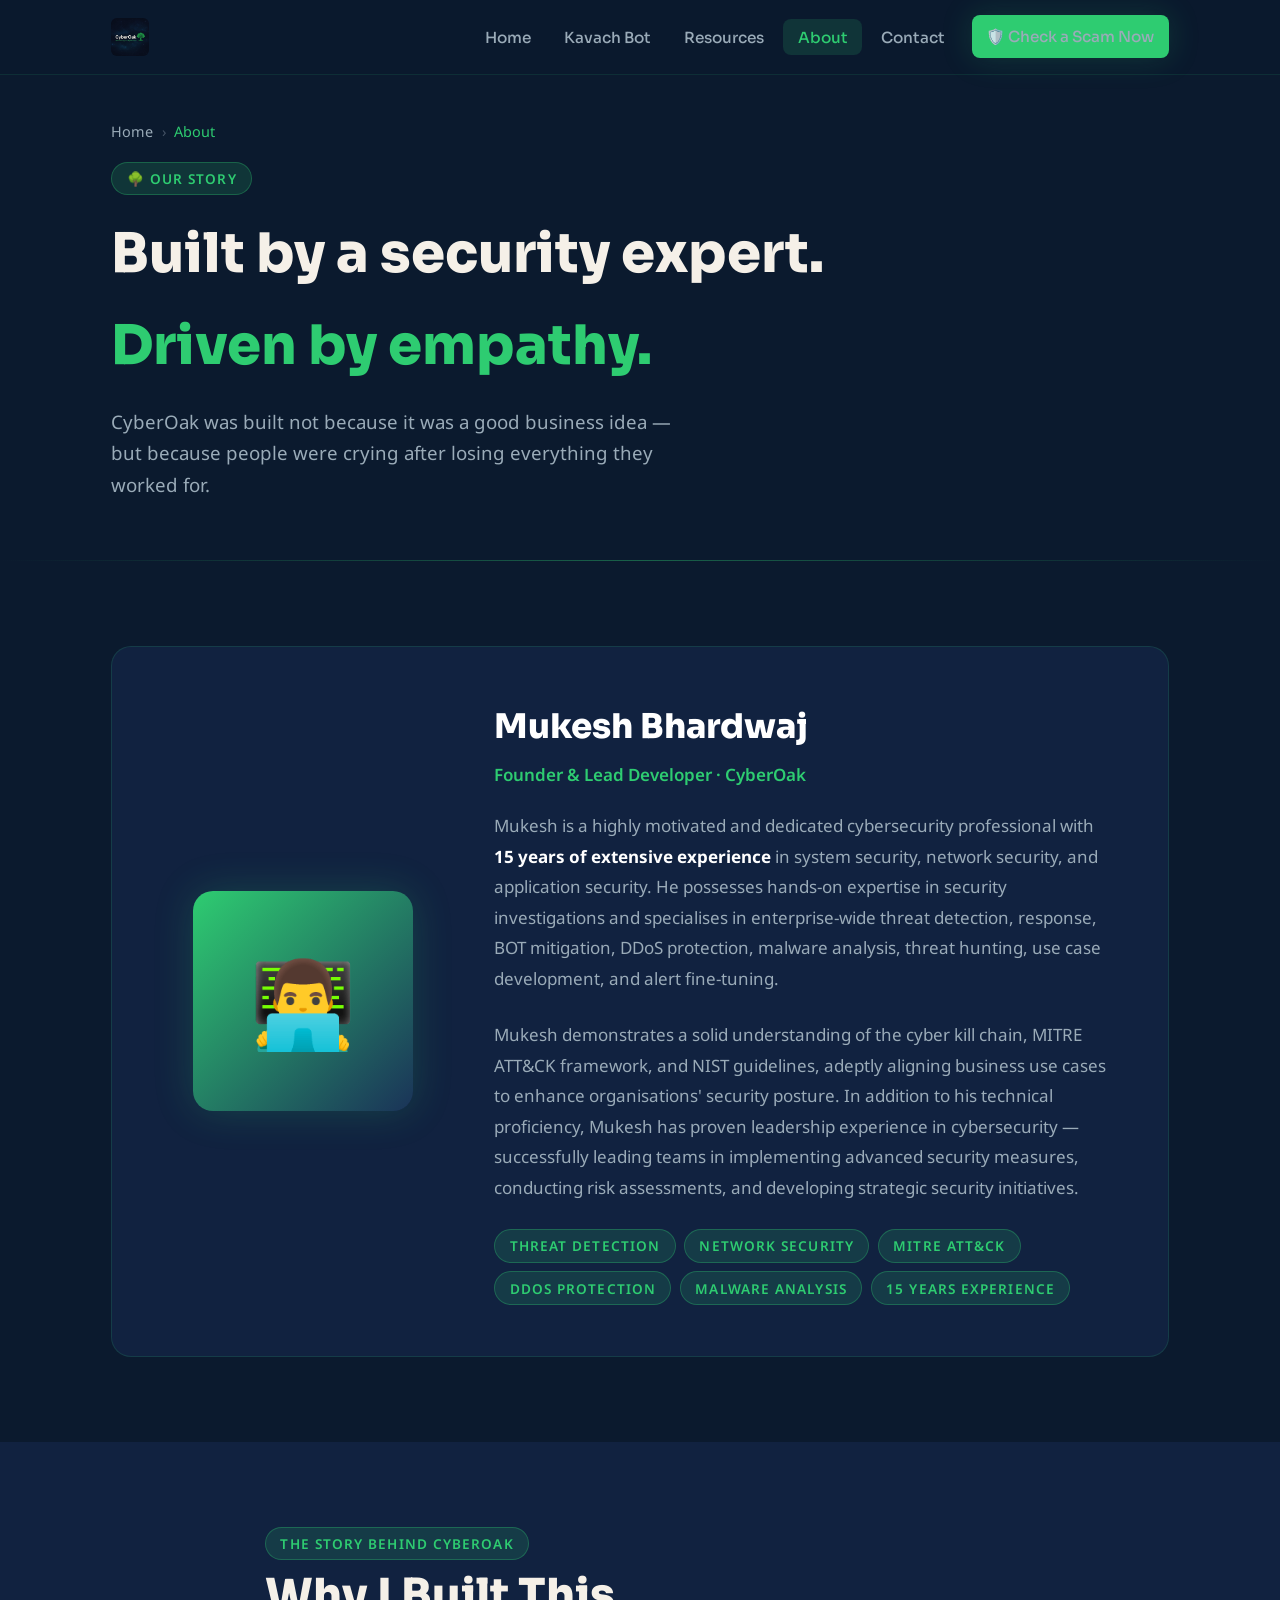
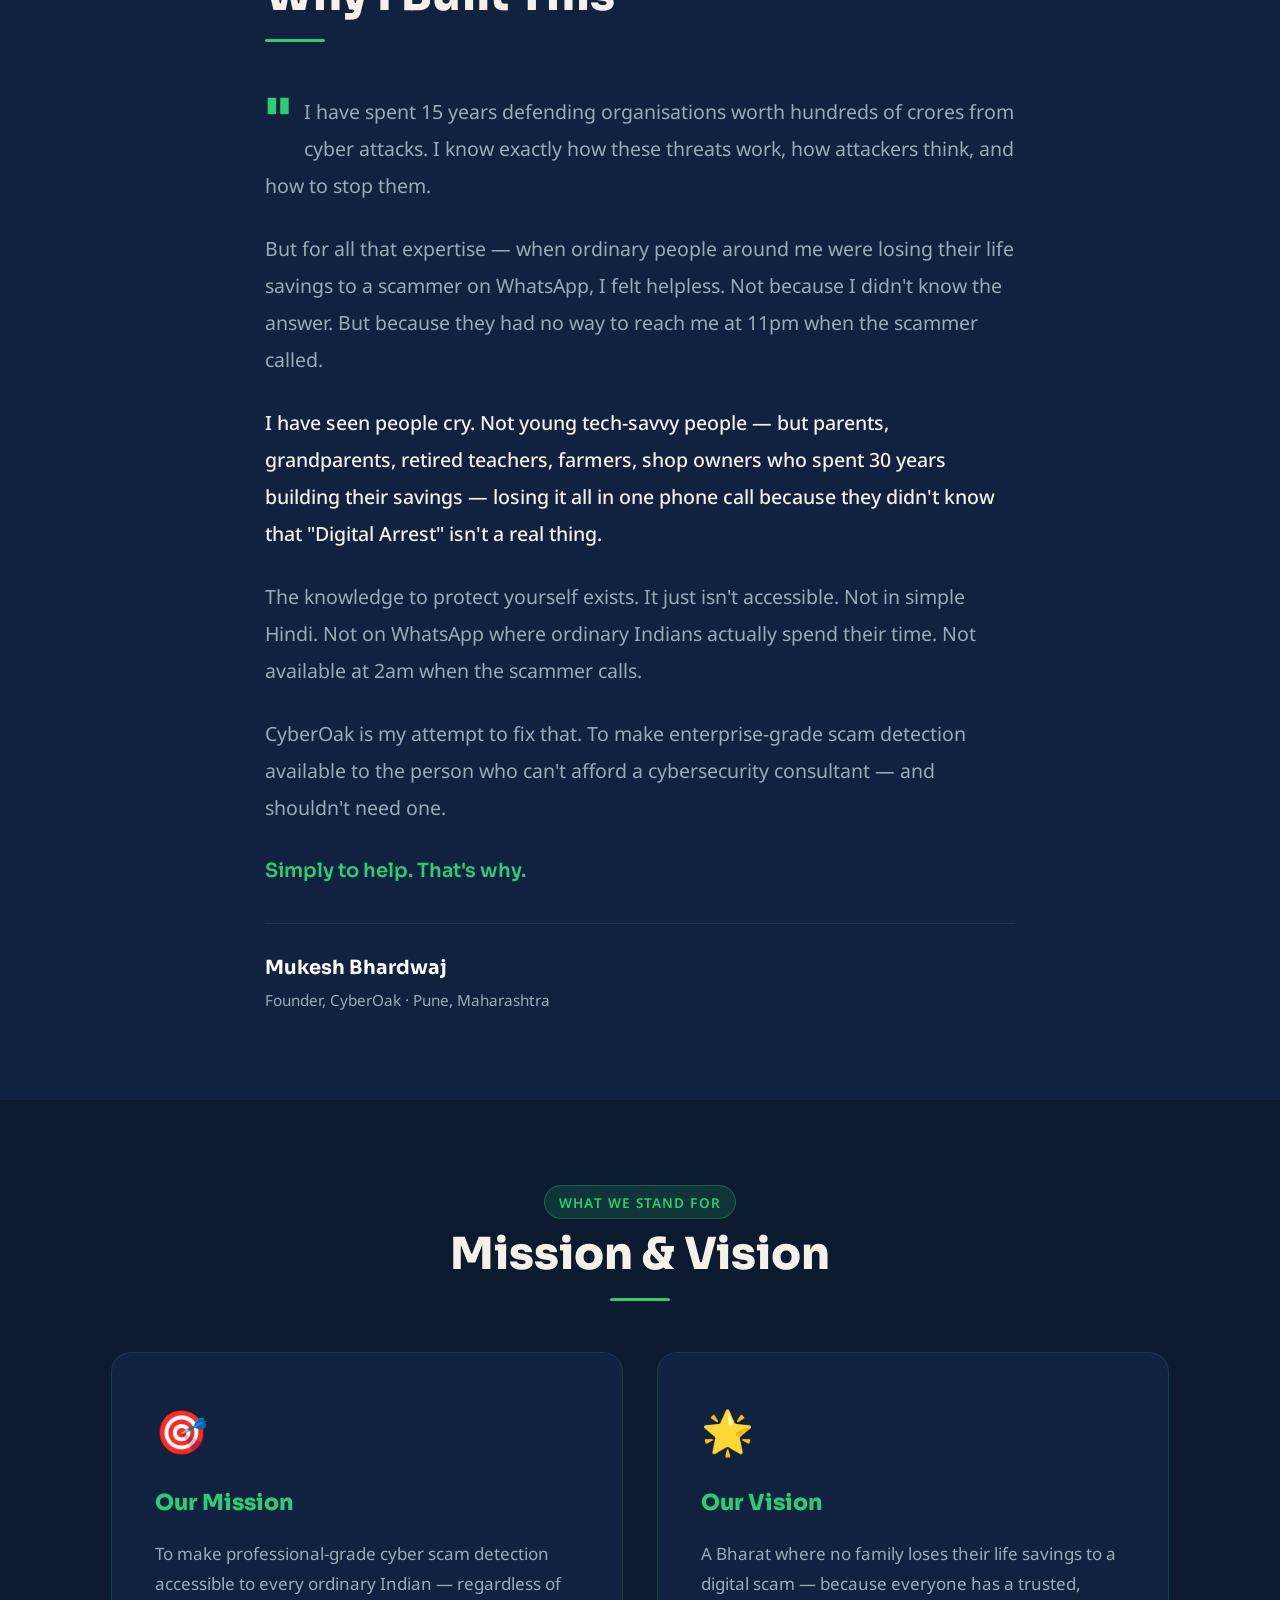
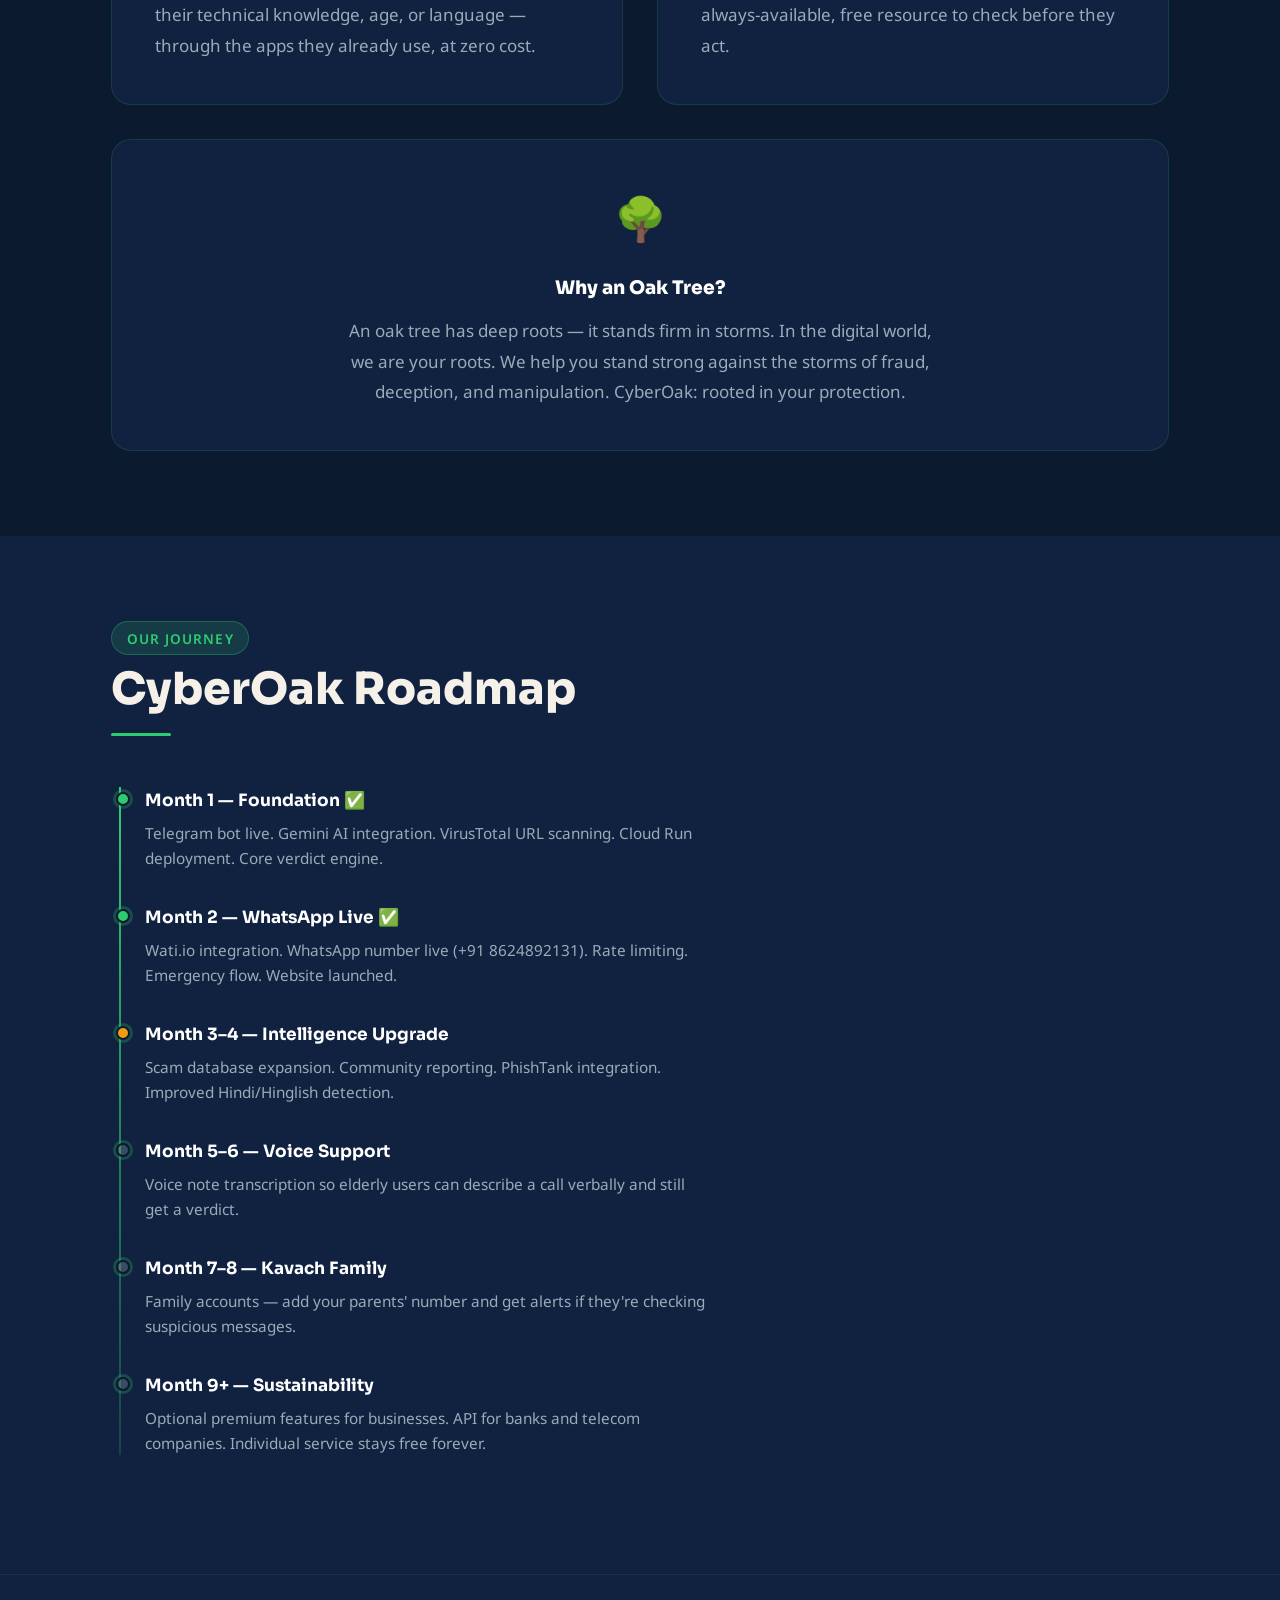
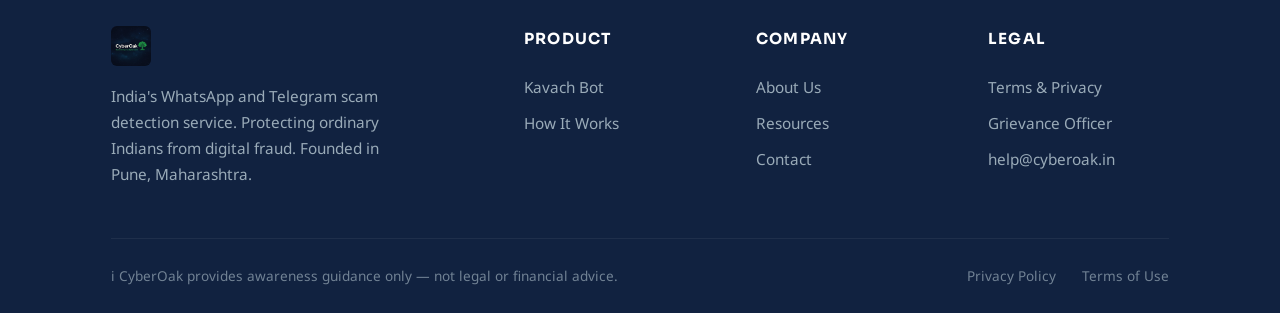
==== pages/about.html @ 6f33e9cd "🌳 CyberOak website — initial launch" ====
<!DOCTYPE html>
<html lang="en">
<head>
  <meta charset="UTF-8" />
  <meta name="viewport" content="width=device-width, initial-scale=1.0" />
  <title>About Mukesh Bhardwaj & CyberOak · Founded in Pune</title>
  <meta name="description" content="CyberOak was founded by Mukesh Bhardwaj, a 15-year cybersecurity veteran from Pune, India. Built to protect ordinary Indians from digital scams — especially elderly parents.">
  <link rel="icon" href="../images/logo.png" type="image/png">
  <link rel="stylesheet" href="../css/style.css">
</head>
<body>

<!-- ── NAVIGATION ── -->
<nav class="navbar">
  <div class="container">
    <a href="../index.html" class="nav-logo">
      <img src="../images/logo.png" alt="CyberOak Logo">
    </a>
    <ul class="nav-links">
      <li><a href="../index.html">Home</a></li>
      <li><a href="kavach.html">Kavach Bot</a></li>
      <li><a href="resources.html">Resources</a></li>
      <li><a href="about.html" class="active">About</a></li>
      <li><a href="contact.html">Contact</a></li>
      <li class="nav-cta"><a href="https://wa.me/918624892131" target="_blank" class="btn btn-primary">🛡️ Check a Scam Now</a></li>
    </ul>
    <button class="nav-hamburger" aria-label="Menu"><span></span><span></span><span></span></button>
  </div>
</nav>

<!-- ── PAGE HERO ── -->
<section class="page-hero">
  <div class="container">
    <div class="breadcrumb">
      <a href="../index.html">Home</a>
      <span>›</span>
      <span style="color:var(--green);">About</span>
    </div>
    <span class="tag">🌳 Our Story</span>
    <h1 style="margin-top:0.75rem;">Built by a security expert.<br><span class="text-green">Driven by empathy.</span></h1>
    <p>CyberOak was built not because it was a good business idea — but because people were crying after losing everything they worked for.</p>
  </div>
</section>

<!-- ── FOUNDER ── -->
<section class="section">
  <div class="container">
    <div class="founder-card fade-in">
      <div>
        <div class="founder-avatar">👨‍💻</div>
      </div>
      <div>
        <div class="founder-name">Mukesh Bhardwaj</div>
        <div class="founder-title">Founder & Lead Developer · CyberOak</div>
        <p class="founder-bio">
          Mukesh is a highly motivated and dedicated cybersecurity professional with <strong style="color:var(--white);">15 years of extensive experience</strong> in system security, network security, and application security. He possesses hands-on expertise in security investigations and specialises in enterprise-wide threat detection, response, BOT mitigation, DDoS protection, malware analysis, threat hunting, use case development, and alert fine-tuning.
        </p>
        <p class="founder-bio">
          Mukesh demonstrates a solid understanding of the cyber kill chain, MITRE ATT&CK framework, and NIST guidelines, adeptly aligning business use cases to enhance organisations' security posture. In addition to his technical proficiency, Mukesh has proven leadership experience in cybersecurity — successfully leading teams in implementing advanced security measures, conducting risk assessments, and developing strategic security initiatives.
        </p>
        <div class="founder-tags">
          <span class="tag">Threat Detection</span>
          <span class="tag">Network Security</span>
          <span class="tag">MITRE ATT&CK</span>
          <span class="tag">DDoS Protection</span>
          <span class="tag">Malware Analysis</span>
          <span class="tag">15 Years Experience</span>
        </div>
      </div>
    </div>
  </div>
</section>

<!-- ── WHY I BUILT THIS ── -->
<section class="section section-alt">
  <div class="container">
    <div style="max-width:750px;margin:0 auto;">
      <div class="section-header fade-in">
        <span class="tag">The Story Behind CyberOak</span>
        <h2>Why I Built This</h2>
        <div class="divider"></div>
      </div>

      <div style="font-size:1.15rem;line-height:1.9;color:var(--gray);" class="fade-in">
        <p style="margin-bottom:1.5rem;">
          <span style="font-size:3rem;float:left;margin-right:0.75rem;line-height:1;color:var(--green);font-family:var(--font-display);font-weight:800;">"</span>
          I have spent 15 years defending organisations worth hundreds of crores from cyber attacks. I know exactly how these threats work, how attackers think, and how to stop them.
        </p>
        <p style="margin-bottom:1.5rem;">
          But for all that expertise — when ordinary people around me were losing their life savings to a scammer on WhatsApp, I felt helpless. Not because I didn't know the answer. But because they had no way to reach me at 11pm when the scammer called.
        </p>
        <p style="margin-bottom:1.5rem;color:var(--cream);font-weight:500;">
          I have seen people cry. Not young tech-savvy people — but parents, grandparents, retired teachers, farmers, shop owners who spent 30 years building their savings — losing it all in one phone call because they didn't know that "Digital Arrest" isn't a real thing.
        </p>
        <p style="margin-bottom:1.5rem;">
          The knowledge to protect yourself exists. It just isn't accessible. Not in simple Hindi. Not on WhatsApp where ordinary Indians actually spend their time. Not available at 2am when the scammer calls.
        </p>
        <p style="margin-bottom:1.5rem;">
          CyberOak is my attempt to fix that. To make enterprise-grade scam detection available to the person who can't afford a cybersecurity consultant — and shouldn't need one.
        </p>
        <p style="color:var(--green);font-weight:600;font-family:var(--font-display);">
          Simply to help. That's why.
        </p>
        <div style="margin-top:2rem;padding-top:1.5rem;border-top:1px solid rgba(46,204,113,0.15);">
          <div style="color:var(--white);font-weight:700;font-family:var(--font-display);">Mukesh Bhardwaj</div>
          <div style="color:var(--gray);font-size:0.9rem;">Founder, CyberOak · Pune, Maharashtra</div>
        </div>
      </div>
    </div>
  </div>
</section>

<!-- ── MISSION / VISION ── -->
<section class="section">
  <div class="container">
    <div class="section-header center fade-in">
      <span class="tag">What We Stand For</span>
      <h2>Mission & Vision</h2>
      <div class="divider"></div>
    </div>
    <div style="display:grid;grid-template-columns:1fr 1fr;gap:2rem;" class="fade-in">
      <div style="background:var(--navy-mid);border:1px solid rgba(46,204,113,0.15);border-radius:var(--radius-lg);padding:2.5rem;">
        <div style="font-size:2.5rem;margin-bottom:1rem;">🎯</div>
        <h3 style="font-family:var(--font-display);font-weight:800;font-size:1.3rem;color:var(--green);margin-bottom:1rem;">Our Mission</h3>
        <p style="color:var(--gray);line-height:1.8;">To make professional-grade cyber scam detection accessible to every ordinary Indian — regardless of their technical knowledge, age, or language — through the apps they already use, at zero cost.</p>
      </div>
      <div style="background:var(--navy-mid);border:1px solid rgba(46,204,113,0.15);border-radius:var(--radius-lg);padding:2.5rem;">
        <div style="font-size:2.5rem;margin-bottom:1rem;">🌟</div>
        <h3 style="font-family:var(--font-display);font-weight:800;font-size:1.3rem;color:var(--green);margin-bottom:1rem;">Our Vision</h3>
        <p style="color:var(--gray);line-height:1.8;">A Bharat where no family loses their life savings to a digital scam — because everyone has a trusted, always-available, free resource to check before they act.</p>
      </div>
    </div>
    <div style="margin-top:2rem;background:var(--navy-mid);border:1px solid rgba(46,204,113,0.15);border-radius:var(--radius-lg);padding:2.5rem;text-align:center;" class="fade-in stagger-2">
      <div style="font-size:2.5rem;margin-bottom:1rem;">🌳</div>
      <h3 style="font-family:var(--font-display);font-weight:800;font-size:1.1rem;color:var(--white);margin-bottom:0.75rem;">Why an Oak Tree?</h3>
      <p style="color:var(--gray);max-width:600px;margin:0 auto;line-height:1.8;">An oak tree has deep roots — it stands firm in storms. In the digital world, we are your roots. We help you stand strong against the storms of fraud, deception, and manipulation. CyberOak: rooted in your protection.</p>
    </div>
  </div>
</section>

<!-- ── ROADMAP ── -->
<section class="section section-alt">
  <div class="container">
    <div class="section-header fade-in">
      <span class="tag">Our Journey</span>
      <h2>CyberOak Roadmap</h2>
      <div class="divider"></div>
    </div>
    <div style="max-width:600px;" class="fade-in">
      <div class="timeline">
        <div class="timeline-item">
          <div class="timeline-dot" style="background:var(--green);"></div>
          <h4>Month 1 — Foundation ✅</h4>
          <p>Telegram bot live. Gemini AI integration. VirusTotal URL scanning. Cloud Run deployment. Core verdict engine.</p>
        </div>
        <div class="timeline-item">
          <div class="timeline-dot" style="background:var(--green);"></div>
          <h4>Month 2 — WhatsApp Live ✅</h4>
          <p>Wati.io integration. WhatsApp number live (+91 8624892131). Rate limiting. Emergency flow. Website launched.</p>
        </div>
        <div class="timeline-item">
          <div class="timeline-dot" style="background:var(--amber);"></div>
          <h4>Month 3–4 — Intelligence Upgrade</h4>
          <p>Scam database expansion. Community reporting. PhishTank integration. Improved Hindi/Hinglish detection.</p>
        </div>
        <div class="timeline-item">
          <div class="timeline-dot" style="background:rgba(154,171,184,0.3);"></div>
          <h4>Month 5–6 — Voice Support</h4>
          <p>Voice note transcription so elderly users can describe a call verbally and still get a verdict.</p>
        </div>
        <div class="timeline-item">
          <div class="timeline-dot" style="background:rgba(154,171,184,0.3);"></div>
          <h4>Month 7–8 — Kavach Family</h4>
          <p>Family accounts — add your parents' number and get alerts if they're checking suspicious messages.</p>
        </div>
        <div class="timeline-item">
          <div class="timeline-dot" style="background:rgba(154,171,184,0.3);"></div>
          <h4>Month 9+ — Sustainability</h4>
          <p>Optional premium features for businesses. API for banks and telecom companies. Individual service stays free forever.</p>
        </div>
      </div>
    </div>
  </div>
</section>

<!-- ── FOOTER ── -->
<footer>
  <div class="container">
    <div class="footer-grid">
      <div class="footer-brand">
        <img src="../images/logo.png" alt="CyberOak">
        <p>India's WhatsApp and Telegram scam detection service. Protecting ordinary Indians from digital fraud. Founded in Pune, Maharashtra.</p>
      </div>
      <div class="footer-col">
        <h4>Product</h4>
        <a href="kavach.html">Kavach Bot</a>
        <a href="../index.html#how-it-works">How It Works</a>
      </div>
      <div class="footer-col">
        <h4>Company</h4>
        <a href="about.html">About Us</a>
        <a href="resources.html">Resources</a>
        <a href="contact.html">Contact</a>
      </div>
      <div class="footer-col">
        <h4>Legal</h4>
        <a href="terms.html">Terms & Privacy</a>
        <a href="terms.html#grievance">Grievance Officer</a>
        <a href="contact.html">help@cyberoak.in</a>
      </div>
    </div>
    <div class="footer-bottom">
      <div class="footer-disclaimer">ℹ️ CyberOak provides awareness guidance only — not legal or financial advice.</div>
      <div class="footer-bottom-links">
        <a href="terms.html">Privacy Policy</a>
        <a href="terms.html">Terms of Use</a>
      </div>
    </div>
  </div>
</footer>

<script src="../js/main.js"></script>
</body>
</html>
---- css/style.css ----
/* ============================================================
   CYBEROAK · Global Stylesheet
   "Stand strong in a digital world"
   Brand: Navy #0B1A2E · Green #2ECC71 · Cream #F5F0E8
   ============================================================ */

@import url('https://fonts.googleapis.com/css2?family=Sora:wght@300;400;600;700;800&family=Noto+Sans:wght@400;500;600&family=Noto+Sans+Devanagari:wght@400;500;600&display=swap');

/* ── CSS Variables ── */
:root {
  --navy:       #0B1A2E;
  --navy-mid:   #112240;
  --navy-light: #1a3358;
  --green:      #2ECC71;
  --green-dark: #27ae60;
  --green-glow: rgba(46, 204, 113, 0.15);
  --cream:      #F5F0E8;
  --white:      #FFFFFF;
  --gray-light: #e8e4dc;
  --gray:       #9aabb8;
  --red-alert:  #e74c3c;
  --amber:      #f39c12;

  --font-display: 'Sora', sans-serif;
  --font-body:    'Noto Sans', 'Noto Sans Devanagari', sans-serif;

  --radius:   12px;
  --radius-lg: 20px;
  --shadow:   0 4px 24px rgba(0,0,0,0.25);
  --shadow-green: 0 0 32px rgba(46,204,113,0.18);

  --max-w: 1100px;
  --transition: 0.3s cubic-bezier(0.4,0,0.2,1);
}

/* ── Reset ── */
*, *::before, *::after { box-sizing: border-box; margin: 0; padding: 0; }
html { scroll-behavior: smooth; font-size: 17px; }
body {
  font-family: var(--font-body);
  background: var(--navy);
  color: var(--cream);
  line-height: 1.7;
  -webkit-font-smoothing: antialiased;
}
img { max-width: 100%; display: block; }
a { color: var(--green); text-decoration: none; transition: color var(--transition); }
a:hover { color: var(--green-dark); }
ul { list-style: none; }

/* ── Utility ── */
.container { max-width: var(--max-w); margin: 0 auto; padding: 0 1.25rem; }
.section { padding: 5rem 0; }
.section-alt { background: var(--navy-mid); }
.text-green  { color: var(--green); }
.text-center { text-align: center; }
.text-cream  { color: var(--cream); }
.btn {
  display: inline-flex; align-items: center; gap: 0.5rem;
  padding: 0.85rem 1.75rem;
  border-radius: var(--radius);
  font-family: var(--font-display);
  font-weight: 600; font-size: 1rem;
  cursor: pointer; border: none;
  transition: all var(--transition);
  text-decoration: none;
}
.btn-primary {
  background: var(--green);
  color: var(--navy);
  box-shadow: var(--shadow-green);
}
.btn-primary:hover {
  background: var(--green-dark);
  color: var(--navy);
  transform: translateY(-2px);
  box-shadow: 0 0 44px rgba(46,204,113,0.35);
}
.btn-outline {
  background: transparent;
  color: var(--green);
  border: 2px solid var(--green);
}
.btn-outline:hover {
  background: var(--green);
  color: var(--navy);
  transform: translateY(-2px);
}
.btn-whatsapp {
  background: #25D366;
  color: var(--white);
}
.btn-whatsapp:hover {
  background: #1ebe59;
  color: var(--white);
  transform: translateY(-2px);
}
.btn-telegram {
  background: #229ED9;
  color: var(--white);
}
.btn-telegram:hover {
  background: #1a8ec2;
  color: var(--white);
  transform: translateY(-2px);
}
.tag {
  display: inline-block;
  background: var(--green-glow);
  color: var(--green);
  border: 1px solid rgba(46,204,113,0.3);
  border-radius: 100px;
  padding: 0.25rem 0.85rem;
  font-size: 0.8rem;
  font-weight: 600;
  letter-spacing: 0.08em;
  text-transform: uppercase;
}

/* ── Section Headers ── */
.section-header { margin-bottom: 3rem; }
.section-header h2 {
  font-family: var(--font-display);
  font-size: clamp(1.8rem, 4vw, 2.6rem);
  font-weight: 800;
  line-height: 1.2;
  margin-top: 0.5rem;
  margin-bottom: 1rem;
}
.section-header p {
  font-size: 1.1rem;
  color: var(--gray);
  max-width: 600px;
}
.section-header.center { text-align: center; }
.section-header.center p { margin: 0 auto; }

/* ── Divider ── */
.divider {
  width: 60px; height: 3px;
  background: var(--green);
  border-radius: 4px;
  margin: 1rem 0;
}
.center .divider { margin: 1rem auto; }

/* ── NAVIGATION ── */
.navbar {
  position: fixed; top: 0; left: 0; right: 0; z-index: 1000;
  background: rgba(11, 26, 46, 0.92);
  backdrop-filter: blur(12px);
  border-bottom: 1px solid rgba(46,204,113,0.12);
  padding: 0.9rem 0;
  transition: all var(--transition);
}
.navbar.scrolled {
  background: rgba(11, 26, 46, 0.98);
  box-shadow: 0 2px 20px rgba(0,0,0,0.4);
}
.navbar .container {
  display: flex; align-items: center; justify-content: space-between;
}
.nav-logo {
  display: flex; align-items: center; gap: 0.6rem;
  font-family: var(--font-display);
  font-weight: 800; font-size: 1.3rem;
  color: var(--white); text-decoration: none;
}
.nav-logo img { height: 38px; width: auto; border-radius: 6px; }
.nav-links {
  display: flex; align-items: center; gap: 0.25rem;
}
.nav-links a {
  color: var(--gray);
  font-family: var(--font-display);
  font-size: 0.9rem;
  font-weight: 500;
  padding: 0.5rem 0.85rem;
  border-radius: 8px;
  transition: all var(--transition);
}
.nav-links a:hover, .nav-links a.active {
  color: var(--green);
  background: var(--green-glow);
}
.nav-cta { margin-left: 0.5rem; }
.nav-hamburger {
  display: none;
  background: none; border: none;
  cursor: pointer; padding: 0.5rem;
  flex-direction: column; gap: 5px;
}
.nav-hamburger span {
  display: block; width: 24px; height: 2px;
  background: var(--cream); border-radius: 2px;
  transition: all var(--transition);
}
.nav-hamburger.open span:nth-child(1) { transform: rotate(45deg) translate(5px, 5px); }
.nav-hamburger.open span:nth-child(2) { opacity: 0; }
.nav-hamburger.open span:nth-child(3) { transform: rotate(-45deg) translate(5px, -5px); }

/* ── Mobile Nav ── */
@media (max-width: 768px) {
  .nav-hamburger { display: flex; }
  .nav-links {
    display: none;
    position: fixed; top: 65px; left: 0; right: 0;
    background: var(--navy-mid);
    flex-direction: column; gap: 0;
    padding: 1rem 0;
    border-bottom: 1px solid rgba(46,204,113,0.12);
    box-shadow: var(--shadow);
  }
  .nav-links.open { display: flex; }
  .nav-links a {
    padding: 0.9rem 1.5rem;
    font-size: 1rem;
    border-radius: 0;
    border-bottom: 1px solid rgba(255,255,255,0.05);
  }
  .nav-cta { display: none; }
}

/* ── HERO ── */
.hero {
  min-height: 100vh;
  display: flex; align-items: center;
  position: relative;
  overflow: hidden;
  padding-top: 80px;
}
.hero-bg {
  position: absolute; inset: 0;
  background:
    radial-gradient(ellipse 80% 60% at 60% 40%, rgba(46,204,113,0.07) 0%, transparent 60%),
    radial-gradient(ellipse 60% 80% at 20% 80%, rgba(17,34,64,0.8) 0%, transparent 50%),
    var(--navy);
}
.hero-grid {
  position: absolute; inset: 0; opacity: 0.04;
  background-image:
    linear-gradient(rgba(46,204,113,0.5) 1px, transparent 1px),
    linear-gradient(90deg, rgba(46,204,113,0.5) 1px, transparent 1px);
  background-size: 50px 50px;
}
.hero-content {
  position: relative; z-index: 1;
  padding: 4rem 0;
}
.hero-eyebrow {
  display: inline-flex; align-items: center; gap: 0.5rem;
  margin-bottom: 1.5rem;
}
.hero-badge {
  background: var(--green-glow);
  border: 1px solid rgba(46,204,113,0.3);
  color: var(--green);
  padding: 0.4rem 1rem;
  border-radius: 100px;
  font-size: 0.85rem;
  font-weight: 600;
  font-family: var(--font-display);
  animation: pulse-border 3s ease-in-out infinite;
}
@keyframes pulse-border {
  0%, 100% { border-color: rgba(46,204,113,0.3); }
  50% { border-color: rgba(46,204,113,0.7); box-shadow: 0 0 16px rgba(46,204,113,0.2); }
}
.hero h1 {
  font-family: var(--font-display);
  font-size: clamp(2.4rem, 6vw, 4.2rem);
  font-weight: 800;
  line-height: 1.1;
  margin-bottom: 1.25rem;
}
.hero h1 .highlight {
  color: var(--green);
  position: relative;
}
.hero .subtitle {
  font-size: clamp(1rem, 2.5vw, 1.25rem);
  color: var(--gray);
  max-width: 520px;
  margin-bottom: 2rem;
  line-height: 1.7;
}
.hero-hindi {
  font-family: var(--font-body);
  font-size: 1.05rem;
  color: rgba(245,240,232,0.6);
  margin-bottom: 2.5rem;
  font-style: italic;
}
.hero-actions {
  display: flex; flex-wrap: wrap; gap: 1rem;
  margin-bottom: 3rem;
}
.hero-trust {
  display: flex; flex-wrap: wrap; gap: 1.5rem;
}
.trust-item {
  display: flex; align-items: center; gap: 0.5rem;
  font-size: 0.9rem; color: var(--gray);
}
.trust-item .dot {
  width: 8px; height: 8px;
  background: var(--green);
  border-radius: 50%;
  flex-shrink: 0;
}
.hero-visual {
  position: relative;
  display: flex; justify-content: center; align-items: center;
}
.hero-card {
  background: var(--navy-mid);
  border: 1px solid rgba(46,204,113,0.2);
  border-radius: var(--radius-lg);
  padding: 1.75rem;
  max-width: 360px;
  width: 100%;
  box-shadow: var(--shadow), var(--shadow-green);
  animation: float 4s ease-in-out infinite;
}
@keyframes float {
  0%, 100% { transform: translateY(0); }
  50% { transform: translateY(-10px); }
}
.chat-bubble {
  background: var(--navy-light);
  border-radius: 12px 12px 12px 2px;
  padding: 0.9rem 1rem;
  margin-bottom: 0.75rem;
  font-size: 0.9rem;
  line-height: 1.5;
  color: var(--cream);
}
.chat-bubble.user {
  background: var(--green-glow);
  border: 1px solid rgba(46,204,113,0.2);
  border-radius: 12px 12px 2px 12px;
  color: var(--green);
  text-align: right;
  margin-left: 2rem;
}
.verdict-card {
  background: rgba(231,76,60,0.1);
  border: 1px solid rgba(231,76,60,0.35);
  border-radius: var(--radius);
  padding: 1rem;
  margin-top: 0.5rem;
}
.verdict-card.safe {
  background: rgba(46,204,113,0.08);
  border-color: rgba(46,204,113,0.3);
}
.verdict-label {
  font-family: var(--font-display);
  font-weight: 800;
  font-size: 1.4rem;
  letter-spacing: 0.05em;
  color: var(--red-alert);
  margin-bottom: 0.4rem;
}
.verdict-label.safe { color: var(--green); }
.verdict-text {
  font-size: 0.82rem;
  color: var(--gray);
  line-height: 1.5;
}
.typing-dots {
  display: flex; gap: 4px; padding: 0.5rem 0;
}
.typing-dots span {
  width: 8px; height: 8px;
  background: var(--green);
  border-radius: 50%;
  animation: bounce 1.2s infinite ease-in-out;
}
.typing-dots span:nth-child(2) { animation-delay: 0.2s; }
.typing-dots span:nth-child(3) { animation-delay: 0.4s; }
@keyframes bounce { 0%,80%,100% { transform: scale(0.6); } 40% { transform: scale(1); } }

/* ── HERO LAYOUT ── */
.hero-grid-layout {
  display: grid;
  grid-template-columns: 1fr 1fr;
  gap: 4rem;
  align-items: center;
}
@media (max-width: 900px) {
  .hero-grid-layout { grid-template-columns: 1fr; gap: 3rem; }
  .hero-visual { order: -1; }
  .hero-card { max-width: 100%; }
}

/* ── HOW IT WORKS ── */
.steps-grid {
  display: grid;
  grid-template-columns: repeat(3, 1fr);
  gap: 2rem;
  position: relative;
}
.steps-grid::before {
  content: '';
  position: absolute;
  top: 40px; left: calc(16.67% + 30px); right: calc(16.67% + 30px);
  height: 1px;
  background: linear-gradient(90deg, var(--green) 0%, rgba(46,204,113,0.3) 50%, var(--green) 100%);
}
.step-card {
  background: var(--navy-mid);
  border: 1px solid rgba(46,204,113,0.12);
  border-radius: var(--radius-lg);
  padding: 2rem 1.5rem;
  text-align: center;
  transition: all var(--transition);
  position: relative;
}
.step-card:hover {
  transform: translateY(-4px);
  border-color: rgba(46,204,113,0.35);
  box-shadow: var(--shadow-green);
}
.step-number {
  width: 60px; height: 60px;
  background: var(--green-glow);
  border: 2px solid var(--green);
  border-radius: 50%;
  display: flex; align-items: center; justify-content: center;
  margin: 0 auto 1.25rem;
  font-family: var(--font-display);
  font-weight: 800; font-size: 1.3rem;
  color: var(--green);
  position: relative; z-index: 1;
}
.step-card h3 {
  font-family: var(--font-display);
  font-size: 1.15rem;
  font-weight: 700;
  margin-bottom: 0.75rem;
  color: var(--white);
}
.step-card p { font-size: 0.95rem; color: var(--gray); }
@media (max-width: 768px) {
  .steps-grid { grid-template-columns: 1fr; }
  .steps-grid::before { display: none; }
}

/* ── SCAM TYPES ── */
.scam-grid {
  display: grid;
  grid-template-columns: repeat(auto-fill, minmax(200px, 1fr));
  gap: 1rem;
}
.scam-card {
  background: var(--navy-mid);
  border: 1px solid rgba(46,204,113,0.1);
  border-radius: var(--radius);
  padding: 1.25rem;
  transition: all var(--transition);
  cursor: default;
}
.scam-card:hover {
  border-color: rgba(46,204,113,0.35);
  background: var(--navy-light);
  transform: translateY(-3px);
}
.scam-icon { font-size: 1.8rem; margin-bottom: 0.6rem; }
.scam-card h4 {
  font-family: var(--font-display);
  font-size: 0.95rem;
  font-weight: 600;
  color: var(--white);
  margin-bottom: 0.3rem;
}
.scam-card p { font-size: 0.8rem; color: var(--gray); }

/* ── VERDICT EXAMPLES ── */
.verdict-examples {
  display: grid;
  grid-template-columns: repeat(3, 1fr);
  gap: 1.5rem;
}
.verdict-example {
  border-radius: var(--radius-lg);
  padding: 1.75rem;
  border: 1px solid;
}
.verdict-example.scam {
  background: rgba(231,76,60,0.06);
  border-color: rgba(231,76,60,0.25);
}
.verdict-example.suspicious {
  background: rgba(243,156,18,0.06);
  border-color: rgba(243,156,18,0.25);
}
.verdict-example.safe {
  background: rgba(46,204,113,0.06);
  border-color: rgba(46,204,113,0.25);
}
.ve-badge {
  display: inline-block;
  font-family: var(--font-display);
  font-weight: 800;
  font-size: 1.1rem;
  letter-spacing: 0.08em;
  margin-bottom: 1rem;
  padding: 0.25rem 0.75rem;
  border-radius: 8px;
}
.ve-badge.scam { color: var(--red-alert); background: rgba(231,76,60,0.12); }
.ve-badge.suspicious { color: var(--amber); background: rgba(243,156,18,0.12); }
.ve-badge.safe { color: var(--green); background: rgba(46,204,113,0.12); }
.ve-message {
  background: rgba(255,255,255,0.04);
  border-radius: 8px;
  padding: 0.75rem;
  font-size: 0.85rem;
  color: var(--gray);
  margin-bottom: 1rem;
  font-style: italic;
  border-left: 2px solid rgba(255,255,255,0.1);
}
.ve-reason { font-size: 0.9rem; color: var(--cream); margin-bottom: 0.75rem; line-height: 1.5; }
.ve-action {
  font-size: 0.85rem;
  color: var(--green);
  font-weight: 600;
  display: flex; gap: 0.4rem; align-items: flex-start;
}
@media (max-width: 768px) {
  .verdict-examples { grid-template-columns: 1fr; }
}

/* ── STATS ── */
.stats-grid {
  display: grid;
  grid-template-columns: repeat(4, 1fr);
  gap: 1.5rem;
}
.stat-card {
  text-align: center;
  padding: 2rem 1rem;
  background: var(--navy-mid);
  border-radius: var(--radius-lg);
  border: 1px solid rgba(46,204,113,0.1);
}
.stat-number {
  font-family: var(--font-display);
  font-size: 2.5rem;
  font-weight: 800;
  color: var(--green);
  line-height: 1;
  margin-bottom: 0.5rem;
}
.stat-label {
  font-size: 0.9rem;
  color: var(--gray);
  line-height: 1.4;
}
@media (max-width: 768px) {
  .stats-grid { grid-template-columns: repeat(2, 1fr); }
}
@media (max-width: 480px) {
  .stats-grid { grid-template-columns: 1fr; }
}

/* ── CTA SECTION ── */
.cta-section {
  background: linear-gradient(135deg, var(--navy-mid) 0%, var(--navy) 100%);
  border-top: 1px solid rgba(46,204,113,0.15);
  border-bottom: 1px solid rgba(46,204,113,0.15);
  padding: 5rem 0;
  text-align: center;
  position: relative;
  overflow: hidden;
}
.cta-section::before {
  content: '';
  position: absolute;
  top: 50%; left: 50%;
  transform: translate(-50%, -50%);
  width: 600px; height: 300px;
  background: radial-gradient(ellipse, rgba(46,204,113,0.08) 0%, transparent 70%);
  pointer-events: none;
}
.cta-section h2 {
  font-family: var(--font-display);
  font-size: clamp(1.8rem, 4vw, 2.8rem);
  font-weight: 800;
  margin-bottom: 1rem;
}
.cta-section p { color: var(--gray); font-size: 1.1rem; margin-bottom: 2rem; }
.cta-buttons {
  display: flex; flex-wrap: wrap; gap: 1rem;
  justify-content: center;
}
.cta-note {
  margin-top: 1.5rem;
  font-size: 0.85rem;
  color: var(--gray);
}

/* ── FOOTER ── */
footer {
  background: var(--navy-mid);
  border-top: 1px solid rgba(46,204,113,0.1);
  padding: 3rem 0 1.5rem;
}
.footer-grid {
  display: grid;
  grid-template-columns: 2fr 1fr 1fr 1fr;
  gap: 3rem;
  margin-bottom: 3rem;
}
.footer-brand img { height: 40px; margin-bottom: 1rem; border-radius: 6px; }
.footer-brand p { font-size: 0.9rem; color: var(--gray); line-height: 1.7; max-width: 280px; }
.footer-col h4 {
  font-family: var(--font-display);
  font-size: 0.9rem;
  font-weight: 700;
  color: var(--white);
  text-transform: uppercase;
  letter-spacing: 0.08em;
  margin-bottom: 1rem;
}
.footer-col a {
  display: block;
  color: var(--gray);
  font-size: 0.9rem;
  padding: 0.3rem 0;
  transition: color var(--transition);
}
.footer-col a:hover { color: var(--green); }
.footer-bottom {
  border-top: 1px solid rgba(255,255,255,0.06);
  padding-top: 1.5rem;
  display: flex;
  justify-content: space-between;
  align-items: center;
  flex-wrap: wrap;
  gap: 1rem;
}
.footer-disclaimer {
  font-size: 0.8rem; color: rgba(154,171,184,0.7);
}
.footer-bottom-links {
  display: flex; gap: 1.5rem;
}
.footer-bottom-links a {
  font-size: 0.8rem; color: rgba(154,171,184,0.7);
}
.footer-bottom-links a:hover { color: var(--green); }
@media (max-width: 768px) {
  .footer-grid { grid-template-columns: 1fr 1fr; gap: 2rem; }
  .footer-brand { grid-column: 1 / -1; }
  .footer-bottom { text-align: center; justify-content: center; }
  .footer-bottom-links { justify-content: center; }
}
@media (max-width: 480px) {
  .footer-grid { grid-template-columns: 1fr; }
}

/* ── PAGE HERO (inner pages) ── */
.page-hero {
  padding: 120px 0 60px;
  background: var(--navy);
  position: relative;
  overflow: hidden;
}
.page-hero::after {
  content: '';
  position: absolute;
  bottom: 0; left: 0; right: 0;
  height: 1px;
  background: linear-gradient(90deg, transparent, rgba(46,204,113,0.4), transparent);
}
.page-hero h1 {
  font-family: var(--font-display);
  font-size: clamp(2rem, 5vw, 3.2rem);
  font-weight: 800;
  margin-bottom: 0.75rem;
}
.page-hero p {
  font-size: 1.1rem;
  color: var(--gray);
  max-width: 560px;
}

/* ── CARDS ── */
.card {
  background: var(--navy-mid);
  border: 1px solid rgba(46,204,113,0.1);
  border-radius: var(--radius-lg);
  padding: 2rem;
  transition: all var(--transition);
}
.card:hover {
  border-color: rgba(46,204,113,0.25);
  transform: translateY(-4px);
  box-shadow: var(--shadow-green);
}
.card-icon {
  font-size: 2rem;
  margin-bottom: 1rem;
}
.card h3 {
  font-family: var(--font-display);
  font-size: 1.1rem;
  font-weight: 700;
  color: var(--white);
  margin-bottom: 0.5rem;
}
.card p { font-size: 0.9rem; color: var(--gray); line-height: 1.6; }

/* ── TWO COL LAYOUT ── */
.two-col {
  display: grid;
  grid-template-columns: 1fr 1fr;
  gap: 4rem;
  align-items: center;
}
.two-col.reverse { direction: rtl; }
.two-col.reverse > * { direction: ltr; }
@media (max-width: 768px) {
  .two-col { grid-template-columns: 1fr; gap: 2rem; }
  .two-col.reverse { direction: ltr; }
}

/* ── ACCORDION ── */
.accordion { border-radius: var(--radius); overflow: hidden; }
.accordion-item {
  border-bottom: 1px solid rgba(255,255,255,0.06);
}
.accordion-item:last-child { border-bottom: none; }
.accordion-btn {
  width: 100%; background: var(--navy-mid); border: none;
  padding: 1.25rem 1.5rem;
  display: flex; justify-content: space-between; align-items: center;
  cursor: pointer; text-align: left;
  transition: background var(--transition);
}
.accordion-btn:hover { background: var(--navy-light); }
.accordion-btn.active { background: var(--navy-light); }
.accordion-question {
  font-family: var(--font-display);
  font-size: 1rem; font-weight: 600;
  color: var(--white);
}
.accordion-icon {
  width: 24px; height: 24px;
  background: var(--green-glow);
  border: 1px solid rgba(46,204,113,0.3);
  border-radius: 50%;
  display: flex; align-items: center; justify-content: center;
  color: var(--green); font-size: 1rem;
  transition: transform var(--transition);
  flex-shrink: 0;
}
.accordion-btn.active .accordion-icon { transform: rotate(45deg); }
.accordion-body {
  display: none;
  padding: 1rem 1.5rem 1.25rem;
  background: rgba(26,51,88,0.3);
  font-size: 0.95rem; color: var(--gray);
  line-height: 1.7;
}
.accordion-body.open { display: block; }

/* ── ALERT BOX ── */
.alert-box {
  background: rgba(46,204,113,0.06);
  border: 1px solid rgba(46,204,113,0.25);
  border-radius: var(--radius);
  padding: 1.25rem 1.5rem;
  margin: 1.5rem 0;
  display: flex; gap: 1rem; align-items: flex-start;
}
.alert-box.warning {
  background: rgba(243,156,18,0.06);
  border-color: rgba(243,156,18,0.25);
}
.alert-box.danger {
  background: rgba(231,76,60,0.06);
  border-color: rgba(231,76,60,0.25);
}
.alert-icon { font-size: 1.25rem; flex-shrink: 0; margin-top: 2px; }
.alert-text { font-size: 0.95rem; color: var(--cream); line-height: 1.6; }

/* ── TEAM / ABOUT ── */
.founder-card {
  display: grid; grid-template-columns: 280px 1fr;
  gap: 3rem; align-items: center;
  background: var(--navy-mid);
  border: 1px solid rgba(46,204,113,0.15);
  border-radius: var(--radius-lg);
  padding: 3rem;
}
.founder-avatar {
  width: 220px; height: 220px;
  border-radius: var(--radius-lg);
  background: linear-gradient(135deg, var(--green) 0%, var(--navy-light) 100%);
  display: flex; align-items: center; justify-content: center;
  font-size: 5rem;
  margin: 0 auto;
  position: relative; overflow: hidden;
  box-shadow: 0 0 40px rgba(46,204,113,0.2);
}
.founder-name {
  font-family: var(--font-display);
  font-size: 2rem; font-weight: 800;
  color: var(--white); margin-bottom: 0.3rem;
}
.founder-title { color: var(--green); font-size: 1rem; font-weight: 600; margin-bottom: 1.25rem; }
.founder-bio { color: var(--gray); line-height: 1.8; margin-bottom: 1.5rem; }
.founder-tags { display: flex; flex-wrap: wrap; gap: 0.5rem; }
@media (max-width: 768px) {
  .founder-card { grid-template-columns: 1fr; text-align: center; }
  .founder-tags { justify-content: center; }
}

/* ── TIMELINE ── */
.timeline { position: relative; padding-left: 2rem; }
.timeline::before {
  content: ''; position: absolute;
  left: 8px; top: 0; bottom: 0;
  width: 2px; background: linear-gradient(180deg, var(--green) 0%, rgba(46,204,113,0.2) 100%);
}
.timeline-item { position: relative; margin-bottom: 2rem; }
.timeline-dot {
  position: absolute; left: -1.75rem; top: 5px;
  width: 14px; height: 14px;
  background: var(--green); border-radius: 50%;
  border: 2px solid var(--navy);
  box-shadow: 0 0 0 3px rgba(46,204,113,0.25);
}
.timeline-item h4 {
  font-family: var(--font-display);
  font-weight: 700; font-size: 1rem;
  color: var(--white); margin-bottom: 0.3rem;
}
.timeline-item p { font-size: 0.9rem; color: var(--gray); line-height: 1.6; }

/* ── CONTACT ── */
.contact-grid {
  display: grid;
  grid-template-columns: 1fr 1fr;
  gap: 3rem;
}
.contact-item {
  display: flex; gap: 1rem; align-items: flex-start;
  padding: 1.5rem;
  background: var(--navy-mid);
  border-radius: var(--radius);
  border: 1px solid rgba(46,204,113,0.1);
  transition: all var(--transition);
}
.contact-item:hover { border-color: rgba(46,204,113,0.3); transform: translateY(-2px); }
.contact-item-icon {
  font-size: 1.5rem; flex-shrink: 0;
  width: 48px; height: 48px;
  background: var(--green-glow);
  border-radius: 10px;
  display: flex; align-items: center; justify-content: center;
}
.contact-item h4 {
  font-family: var(--font-display);
  font-weight: 600; color: var(--white); margin-bottom: 0.25rem;
}
.contact-item p { font-size: 0.9rem; color: var(--gray); }
.contact-item a { color: var(--green); font-size: 0.95rem; font-weight: 500; }
@media (max-width: 768px) {
  .contact-grid { grid-template-columns: 1fr; }
}

/* ── LEGAL / TERMS ── */
.legal-nav {
  position: sticky; top: 80px;
  background: var(--navy-mid);
  border: 1px solid rgba(46,204,113,0.1);
  border-radius: var(--radius);
  padding: 1.5rem;
}
.legal-nav h4 {
  font-family: var(--font-display);
  font-size: 0.85rem; font-weight: 700;
  text-transform: uppercase; letter-spacing: 0.08em;
  color: var(--gray); margin-bottom: 1rem;
}
.legal-nav a {
  display: block;
  color: var(--gray);
  font-size: 0.9rem;
  padding: 0.4rem 0;
  border-left: 2px solid transparent;
  padding-left: 0.75rem;
  transition: all var(--transition);
}
.legal-nav a:hover, .legal-nav a.active {
  color: var(--green);
  border-left-color: var(--green);
}
.legal-content h2 {
  font-family: var(--font-display);
  font-size: 1.6rem; font-weight: 800;
  color: var(--white); margin-bottom: 1rem;
  margin-top: 3rem; padding-top: 1rem;
}
.legal-content h2:first-child { margin-top: 0; }
.legal-content h3 {
  font-family: var(--font-display);
  font-size: 1.1rem; font-weight: 700;
  color: var(--green); margin-top: 1.5rem; margin-bottom: 0.75rem;
}
.legal-content p {
  color: var(--gray); line-height: 1.8;
  margin-bottom: 1rem; font-size: 0.95rem;
}
.legal-content ul {
  list-style: disc; padding-left: 1.5rem;
  margin-bottom: 1rem;
}
.legal-content ul li {
  color: var(--gray); font-size: 0.95rem;
  line-height: 1.7; margin-bottom: 0.4rem;
}
.legal-layout {
  display: grid;
  grid-template-columns: 220px 1fr;
  gap: 3rem;
  align-items: start;
}
@media (max-width: 768px) {
  .legal-layout { grid-template-columns: 1fr; }
  .legal-nav { position: static; margin-bottom: 2rem; }
}

/* ── HINDI SUPPORT ── */
.hindi-text {
  font-family: 'Noto Sans Devanagari', sans-serif;
}

/* ── BREADCRUMB ── */
.breadcrumb {
  display: flex; align-items: center; gap: 0.5rem;
  font-size: 0.85rem; color: var(--gray);
  margin-bottom: 1rem;
}
.breadcrumb a { color: var(--gray); }
.breadcrumb a:hover { color: var(--green); }
.breadcrumb span { color: rgba(154,171,184,0.4); }

/* ── ANIMATIONS ── */
.fade-in {
  opacity: 0;
  transform: translateY(20px);
  transition: all 0.6s ease;
}
.fade-in.visible {
  opacity: 1;
  transform: translateY(0);
}
.stagger-1 { transition-delay: 0.1s; }
.stagger-2 { transition-delay: 0.2s; }
.stagger-3 { transition-delay: 0.3s; }
.stagger-4 { transition-delay: 0.4s; }

/* ── EMERGENCY BANNER ── */
.emergency-banner {
  background: rgba(231,76,60,0.1);
  border: 1px solid rgba(231,76,60,0.3);
  border-radius: var(--radius);
  padding: 1.25rem 1.75rem;
  display: flex; gap: 1rem; align-items: center;
  margin-bottom: 2rem;
}
.emergency-banner .em-icon { font-size: 1.5rem; }
.emergency-banner .em-text strong { color: var(--red-alert); display: block; margin-bottom: 0.2rem; }
.emergency-banner .em-text p { font-size: 0.9rem; color: var(--gray); margin: 0; }

/* ── SCROLLBAR ── */
::-webkit-scrollbar { width: 6px; }
::-webkit-scrollbar-track { background: var(--navy); }
::-webkit-scrollbar-thumb { background: var(--navy-light); border-radius: 3px; }
::-webkit-scrollbar-thumb:hover { background: var(--green-dark); }

/* ── SELECTION ── */
::selection { background: rgba(46,204,113,0.25); color: var(--white); }

/* ── FOCUS ── */
:focus-visible {
  outline: 2px solid var(--green);
  outline-offset: 3px;
  border-radius: 4px;
}

/* ── PRINT ── */
@media print {
  .navbar, footer, .cta-section { display: none; }
  body { background: white; color: black; }
}
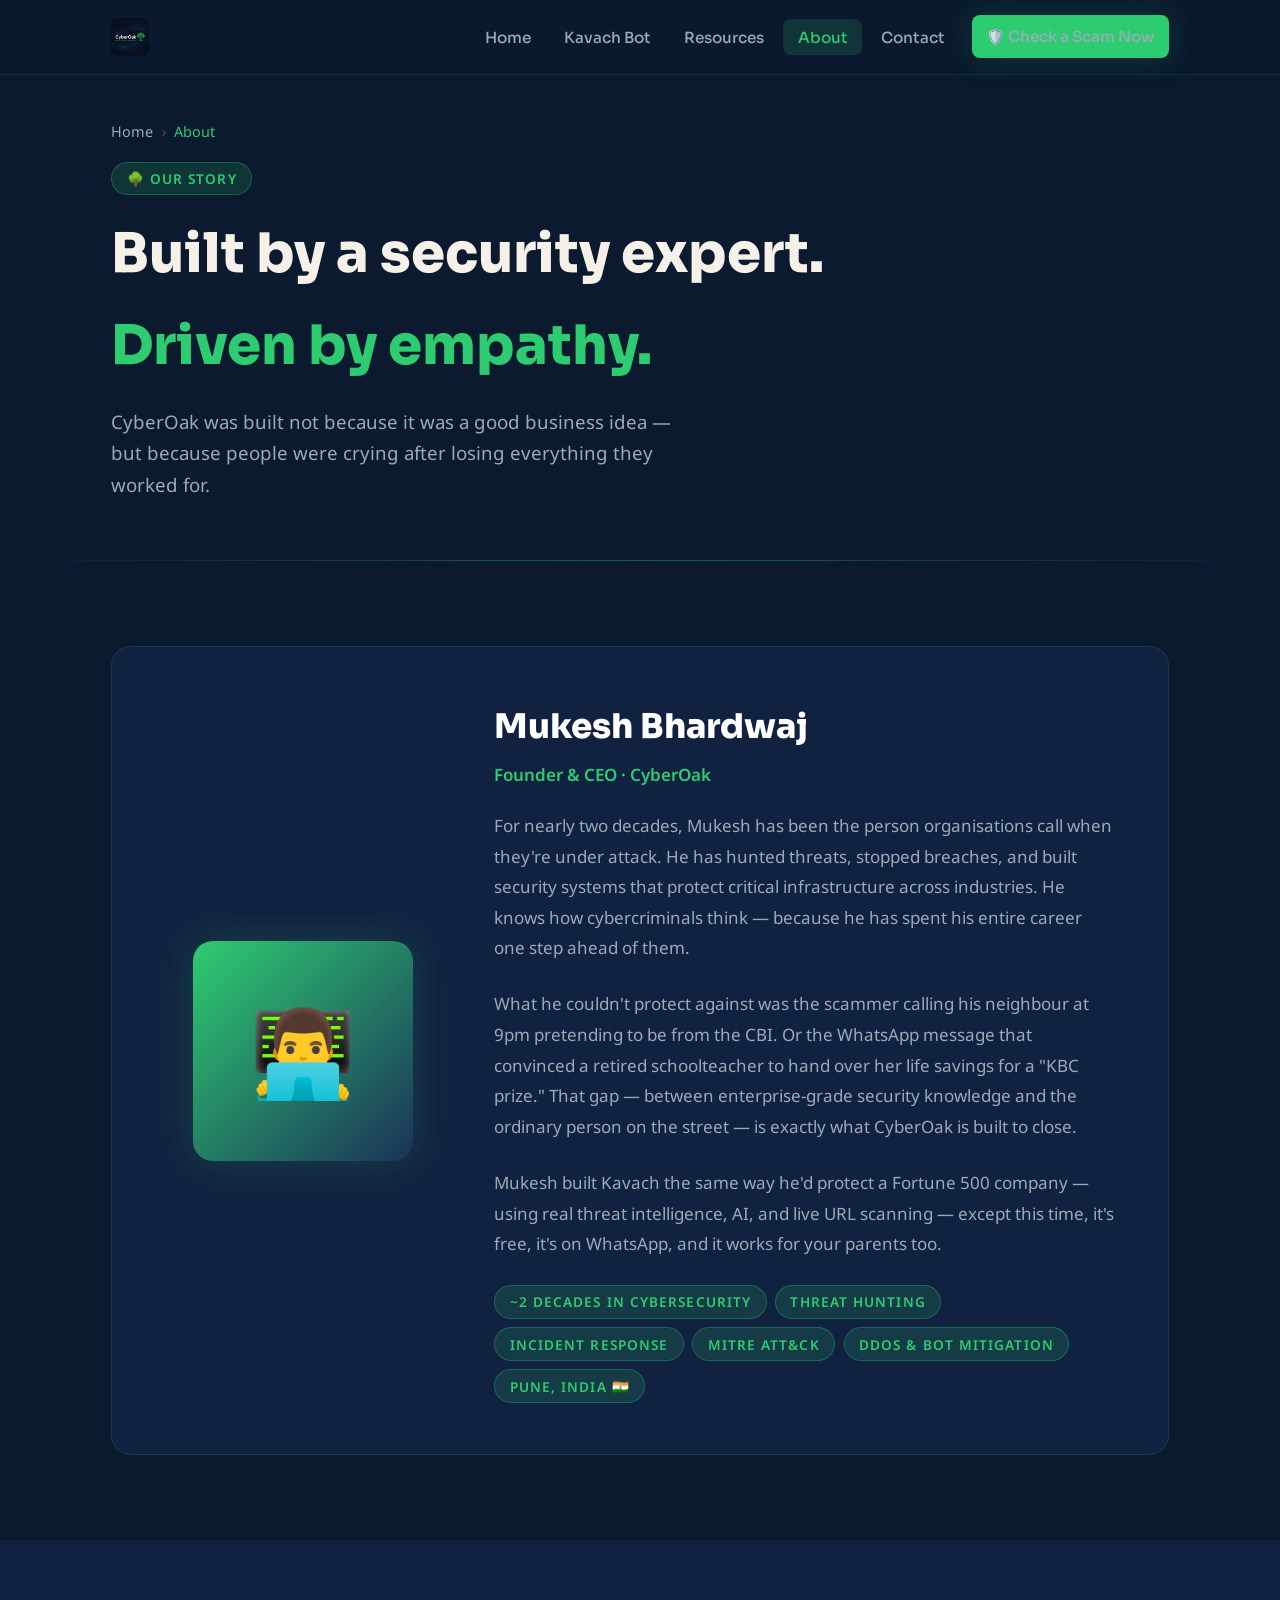
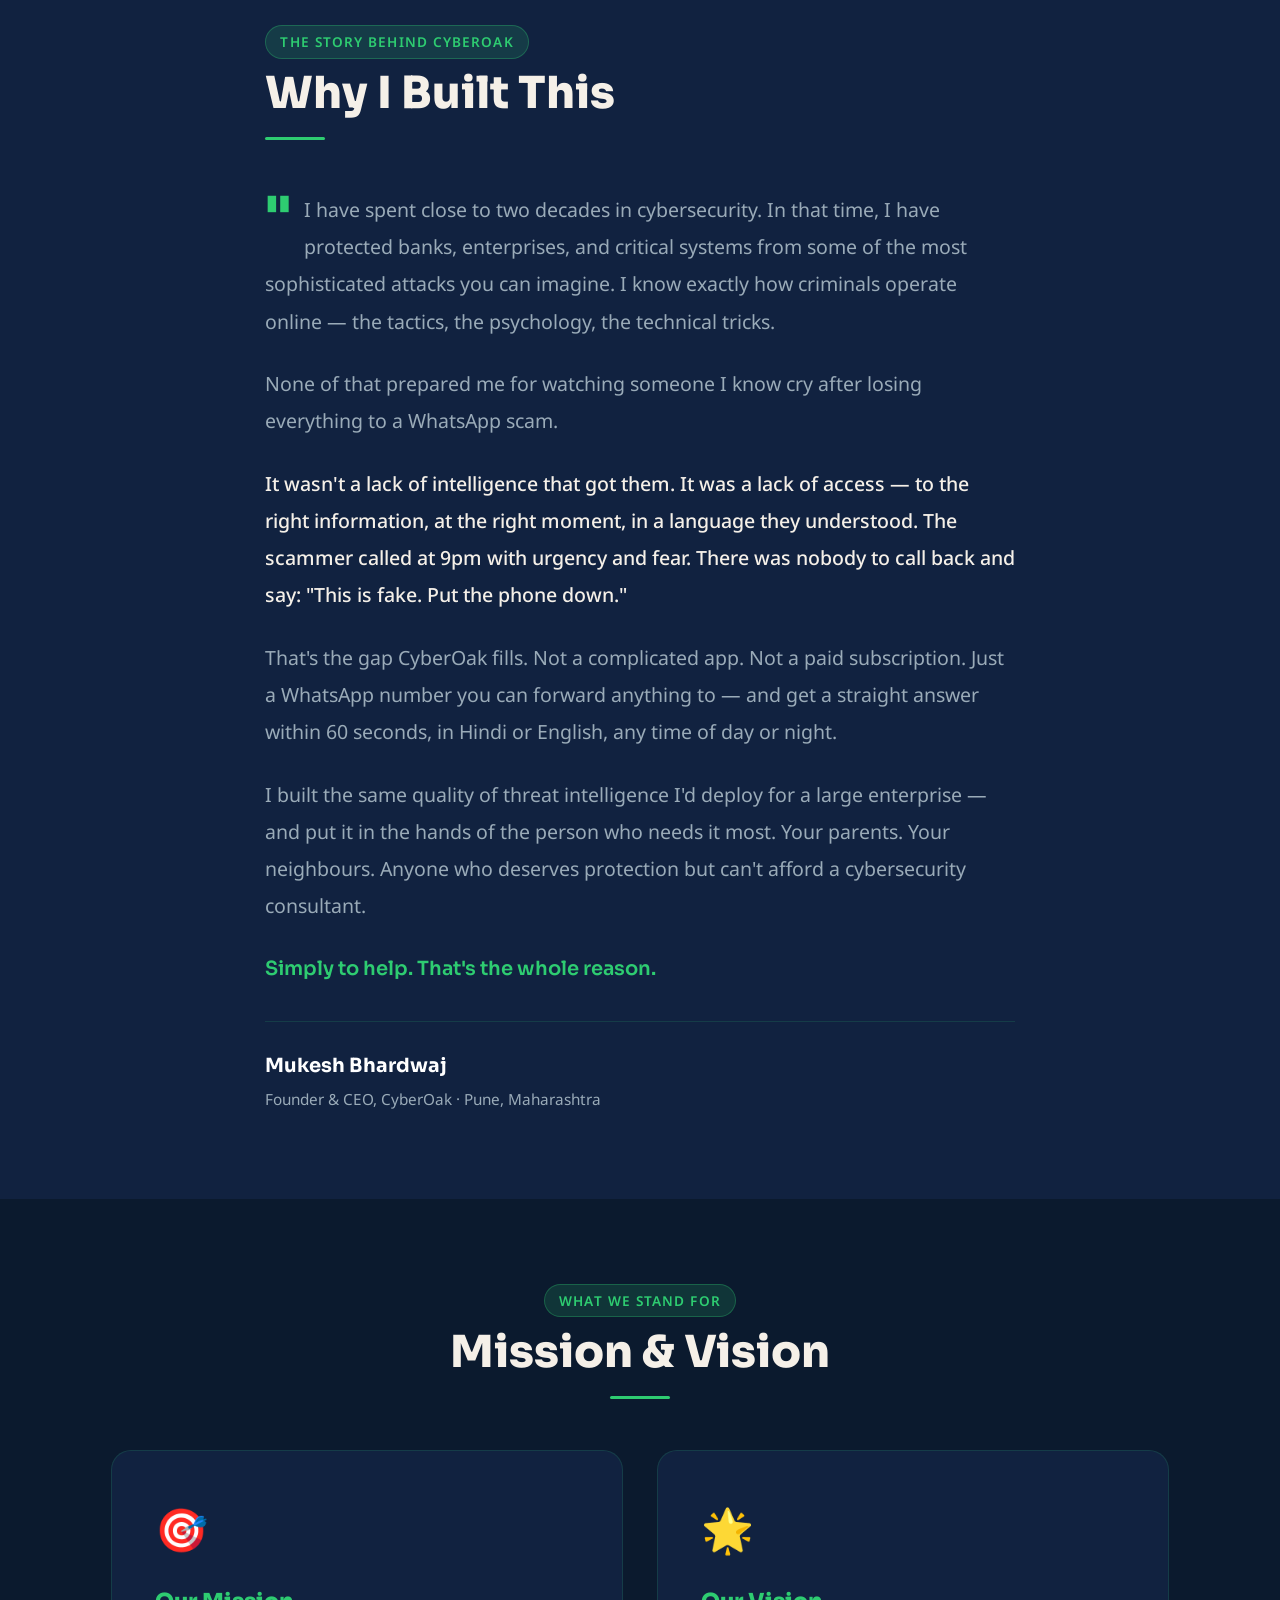
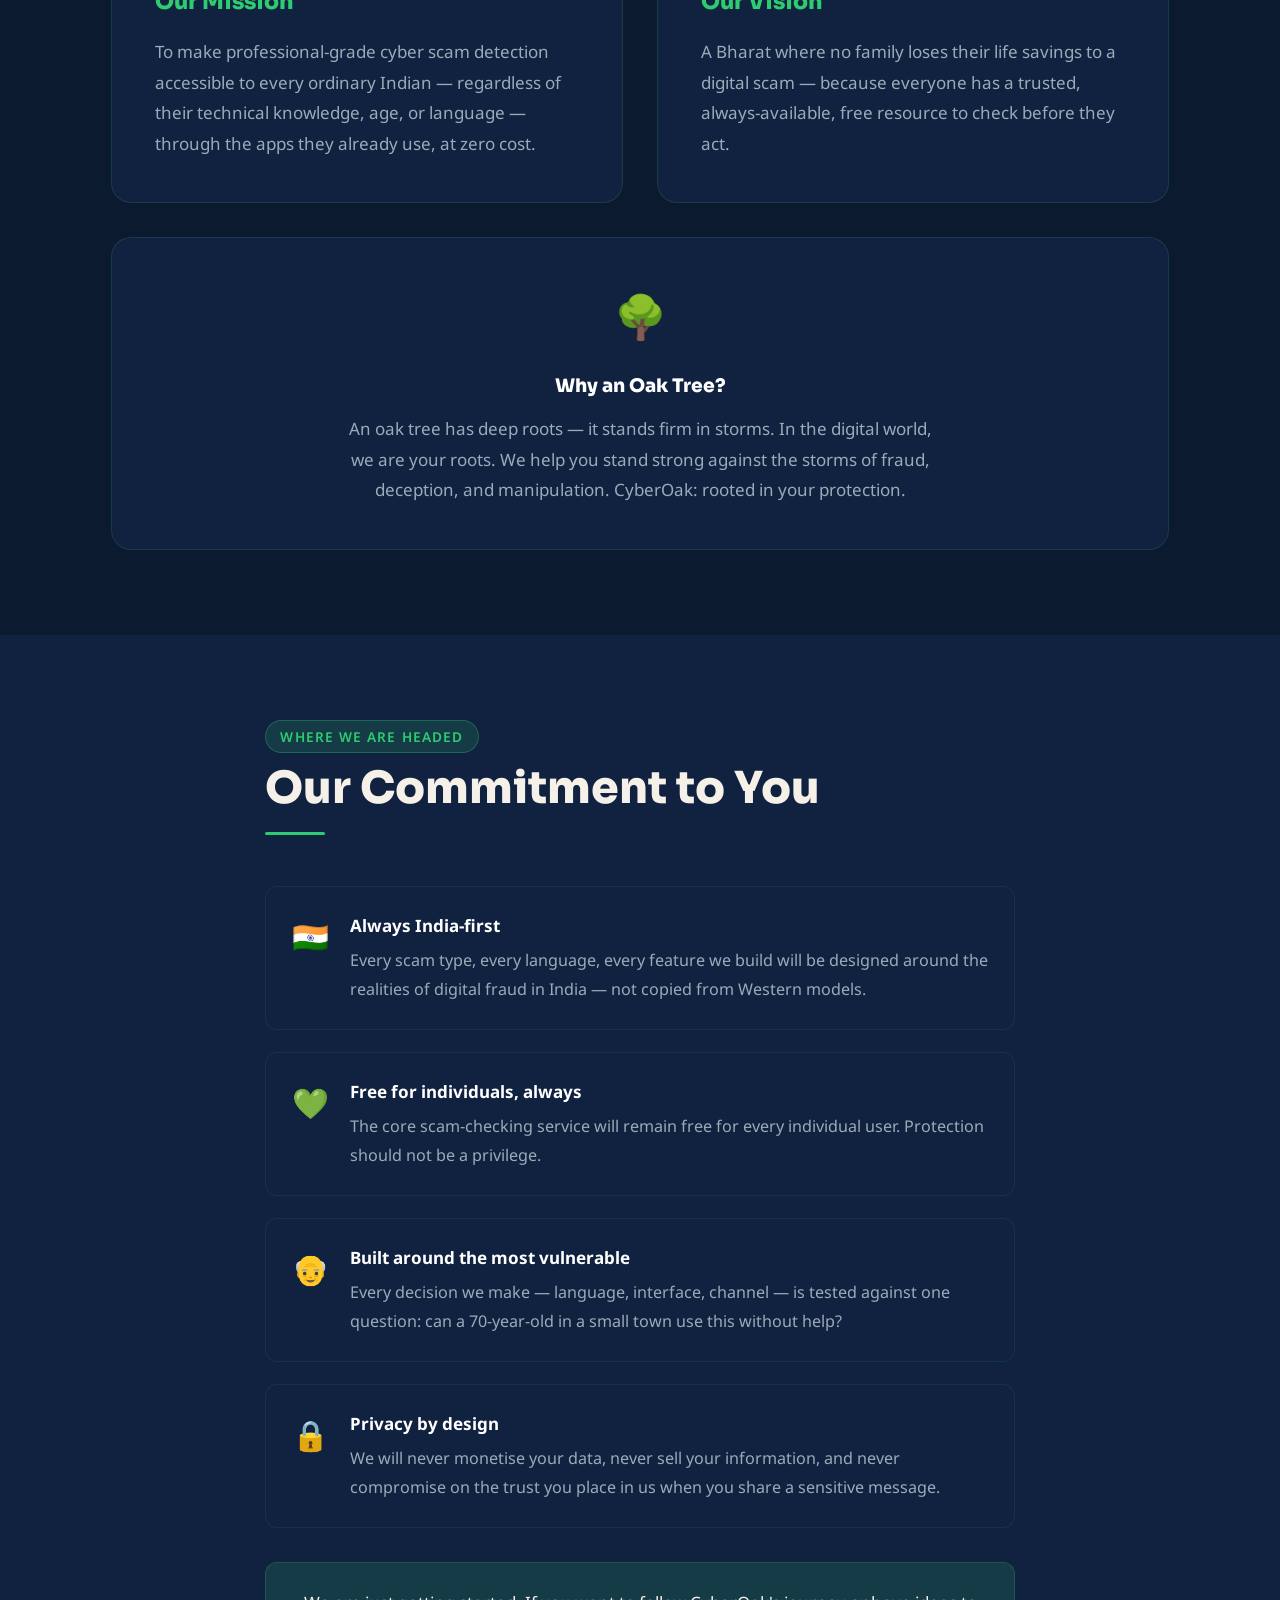
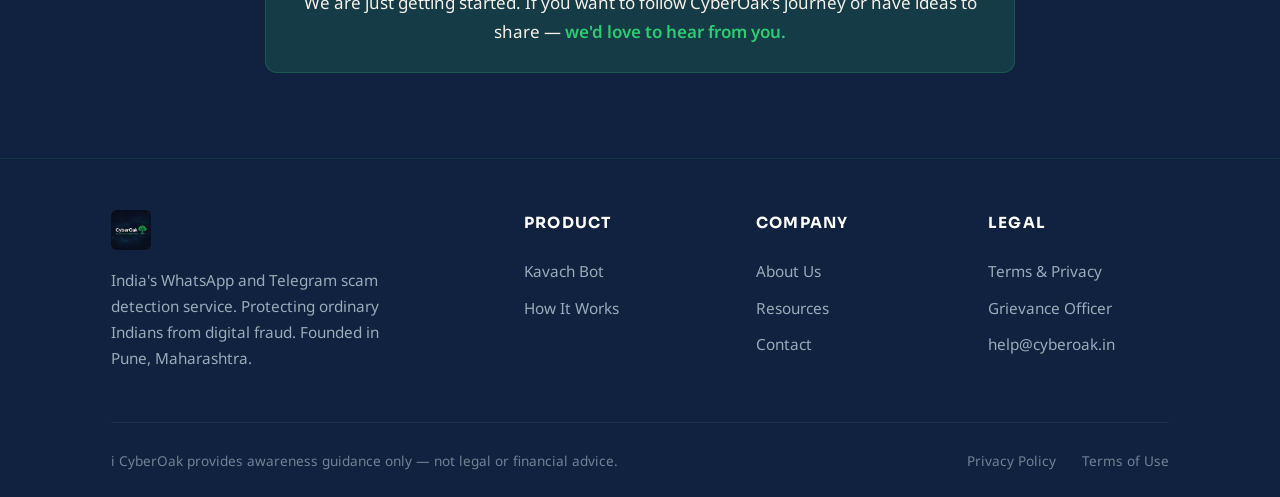
==== commit 809b620d: "update: Made in India badge, CEO title, remove AI disclosure, vision section" ====
--- a/pages/about.html
+++ b/pages/about.html
@@ -51,20 +51,23 @@
       </div>
       <div>
         <div class="founder-name">Mukesh Bhardwaj</div>
-        <div class="founder-title">Founder & Lead Developer · CyberOak</div>
+        <div class="founder-title">Founder & CEO · CyberOak</div>
         <p class="founder-bio">
-          Mukesh is a highly motivated and dedicated cybersecurity professional with <strong style="color:var(--white);">15 years of extensive experience</strong> in system security, network security, and application security. He possesses hands-on expertise in security investigations and specialises in enterprise-wide threat detection, response, BOT mitigation, DDoS protection, malware analysis, threat hunting, use case development, and alert fine-tuning.
+          For nearly two decades, Mukesh has been the person organisations call when they're under attack. He has hunted threats, stopped breaches, and built security systems that protect critical infrastructure across industries. He knows how cybercriminals think — because he has spent his entire career one step ahead of them.
         </p>
         <p class="founder-bio">
-          Mukesh demonstrates a solid understanding of the cyber kill chain, MITRE ATT&CK framework, and NIST guidelines, adeptly aligning business use cases to enhance organisations' security posture. In addition to his technical proficiency, Mukesh has proven leadership experience in cybersecurity — successfully leading teams in implementing advanced security measures, conducting risk assessments, and developing strategic security initiatives.
+          What he couldn't protect against was the scammer calling his neighbour at 9pm pretending to be from the CBI. Or the WhatsApp message that convinced a retired schoolteacher to hand over her life savings for a "KBC prize." That gap — between enterprise-grade security knowledge and the ordinary person on the street — is exactly what CyberOak is built to close.
+        </p>
+        <p class="founder-bio">
+          Mukesh built Kavach the same way he'd protect a Fortune 500 company — using real threat intelligence, AI, and live URL scanning — except this time, it's free, it's on WhatsApp, and it works for your parents too.
         </p>
         <div class="founder-tags">
-          <span class="tag">Threat Detection</span>
-          <span class="tag">Network Security</span>
+          <span class="tag">~2 Decades in Cybersecurity</span>
+          <span class="tag">Threat Hunting</span>
+          <span class="tag">Incident Response</span>
           <span class="tag">MITRE ATT&CK</span>
-          <span class="tag">DDoS Protection</span>
-          <span class="tag">Malware Analysis</span>
-          <span class="tag">15 Years Experience</span>
+          <span class="tag">DDoS & BOT Mitigation</span>
+          <span class="tag">Pune, India 🇮🇳</span>
         </div>
       </div>
     </div>
@@ -84,26 +87,26 @@
       <div style="font-size:1.15rem;line-height:1.9;color:var(--gray);" class="fade-in">
         <p style="margin-bottom:1.5rem;">
           <span style="font-size:3rem;float:left;margin-right:0.75rem;line-height:1;color:var(--green);font-family:var(--font-display);font-weight:800;">"</span>
-          I have spent 15 years defending organisations worth hundreds of crores from cyber attacks. I know exactly how these threats work, how attackers think, and how to stop them.
-        </p>
-        <p style="margin-bottom:1.5rem;">
-          But for all that expertise — when ordinary people around me were losing their life savings to a scammer on WhatsApp, I felt helpless. Not because I didn't know the answer. But because they had no way to reach me at 11pm when the scammer called.
+          I have spent close to two decades in cybersecurity. In that time, I have protected banks, enterprises, and critical systems from some of the most sophisticated attacks you can imagine. I know exactly how criminals operate online — the tactics, the psychology, the technical tricks.
+        </p>
+        <p style="margin-bottom:1.5rem;">
+          None of that prepared me for watching someone I know cry after losing everything to a WhatsApp scam.
         </p>
         <p style="margin-bottom:1.5rem;color:var(--cream);font-weight:500;">
-          I have seen people cry. Not young tech-savvy people — but parents, grandparents, retired teachers, farmers, shop owners who spent 30 years building their savings — losing it all in one phone call because they didn't know that "Digital Arrest" isn't a real thing.
-        </p>
-        <p style="margin-bottom:1.5rem;">
-          The knowledge to protect yourself exists. It just isn't accessible. Not in simple Hindi. Not on WhatsApp where ordinary Indians actually spend their time. Not available at 2am when the scammer calls.
-        </p>
-        <p style="margin-bottom:1.5rem;">
-          CyberOak is my attempt to fix that. To make enterprise-grade scam detection available to the person who can't afford a cybersecurity consultant — and shouldn't need one.
+          It wasn't a lack of intelligence that got them. It was a lack of access — to the right information, at the right moment, in a language they understood. The scammer called at 9pm with urgency and fear. There was nobody to call back and say: "This is fake. Put the phone down."
+        </p>
+        <p style="margin-bottom:1.5rem;">
+          That's the gap CyberOak fills. Not a complicated app. Not a paid subscription. Just a WhatsApp number you can forward anything to — and get a straight answer within 60 seconds, in Hindi or English, any time of day or night.
+        </p>
+        <p style="margin-bottom:1.5rem;">
+          I built the same quality of threat intelligence I'd deploy for a large enterprise — and put it in the hands of the person who needs it most. Your parents. Your neighbours. Anyone who deserves protection but can't afford a cybersecurity consultant.
         </p>
         <p style="color:var(--green);font-weight:600;font-family:var(--font-display);">
-          Simply to help. That's why.
+          Simply to help. That's the whole reason.
         </p>
         <div style="margin-top:2rem;padding-top:1.5rem;border-top:1px solid rgba(46,204,113,0.15);">
           <div style="color:var(--white);font-weight:700;font-family:var(--font-display);">Mukesh Bhardwaj</div>
-          <div style="color:var(--gray);font-size:0.9rem;">Founder, CyberOak · Pune, Maharashtra</div>
+          <div style="color:var(--gray);font-size:0.9rem;">Founder & CEO, CyberOak · Pune, Maharashtra</div>
         </div>
       </div>
     </div>
@@ -138,46 +141,47 @@
   </div>
 </section>
 
-<!-- ── ROADMAP ── -->
+<!-- ── VISION ── -->
 <section class="section section-alt">
   <div class="container">
-    <div class="section-header fade-in">
-      <span class="tag">Our Journey</span>
-      <h2>CyberOak Roadmap</h2>
-      <div class="divider"></div>
-    </div>
-    <div style="max-width:600px;" class="fade-in">
-      <div class="timeline">
-        <div class="timeline-item">
-          <div class="timeline-dot" style="background:var(--green);"></div>
-          <h4>Month 1 — Foundation ✅</h4>
-          <p>Telegram bot live. Gemini AI integration. VirusTotal URL scanning. Cloud Run deployment. Core verdict engine.</p>
-        </div>
-        <div class="timeline-item">
-          <div class="timeline-dot" style="background:var(--green);"></div>
-          <h4>Month 2 — WhatsApp Live ✅</h4>
-          <p>Wati.io integration. WhatsApp number live (+91 8624892131). Rate limiting. Emergency flow. Website launched.</p>
-        </div>
-        <div class="timeline-item">
-          <div class="timeline-dot" style="background:var(--amber);"></div>
-          <h4>Month 3–4 — Intelligence Upgrade</h4>
-          <p>Scam database expansion. Community reporting. PhishTank integration. Improved Hindi/Hinglish detection.</p>
-        </div>
-        <div class="timeline-item">
-          <div class="timeline-dot" style="background:rgba(154,171,184,0.3);"></div>
-          <h4>Month 5–6 — Voice Support</h4>
-          <p>Voice note transcription so elderly users can describe a call verbally and still get a verdict.</p>
-        </div>
-        <div class="timeline-item">
-          <div class="timeline-dot" style="background:rgba(154,171,184,0.3);"></div>
-          <h4>Month 7–8 — Kavach Family</h4>
-          <p>Family accounts — add your parents' number and get alerts if they're checking suspicious messages.</p>
-        </div>
-        <div class="timeline-item">
-          <div class="timeline-dot" style="background:rgba(154,171,184,0.3);"></div>
-          <h4>Month 9+ — Sustainability</h4>
-          <p>Optional premium features for businesses. API for banks and telecom companies. Individual service stays free forever.</p>
-        </div>
+    <div style="max-width:750px;margin:0 auto;">
+      <div class="section-header fade-in">
+        <span class="tag">Where We Are Headed</span>
+        <h2>Our Commitment to You</h2>
+        <div class="divider"></div>
+      </div>
+      <div style="display:grid;gap:1.25rem;" class="fade-in">
+        <div style="display:flex;gap:1.25rem;align-items:flex-start;padding:1.5rem;background:var(--navy-mid);border-radius:var(--radius);border:1px solid rgba(46,204,113,0.1);">
+          <span style="font-size:1.75rem;flex-shrink:0;">🇮🇳</span>
+          <div>
+            <strong style="color:var(--white);display:block;margin-bottom:0.3rem;">Always India-first</strong>
+            <span style="color:var(--gray);font-size:0.95rem;">Every scam type, every language, every feature we build will be designed around the realities of digital fraud in India — not copied from Western models.</span>
+          </div>
+        </div>
+        <div style="display:flex;gap:1.25rem;align-items:flex-start;padding:1.5rem;background:var(--navy-mid);border-radius:var(--radius);border:1px solid rgba(46,204,113,0.1);">
+          <span style="font-size:1.75rem;flex-shrink:0;">💚</span>
+          <div>
+            <strong style="color:var(--white);display:block;margin-bottom:0.3rem;">Free for individuals, always</strong>
+            <span style="color:var(--gray);font-size:0.95rem;">The core scam-checking service will remain free for every individual user. Protection should not be a privilege.</span>
+          </div>
+        </div>
+        <div style="display:flex;gap:1.25rem;align-items:flex-start;padding:1.5rem;background:var(--navy-mid);border-radius:var(--radius);border:1px solid rgba(46,204,113,0.1);">
+          <span style="font-size:1.75rem;flex-shrink:0;">👴</span>
+          <div>
+            <strong style="color:var(--white);display:block;margin-bottom:0.3rem;">Built around the most vulnerable</strong>
+            <span style="color:var(--gray);font-size:0.95rem;">Every decision we make — language, interface, channel — is tested against one question: can a 70-year-old in a small town use this without help?</span>
+          </div>
+        </div>
+        <div style="display:flex;gap:1.25rem;align-items:flex-start;padding:1.5rem;background:var(--navy-mid);border-radius:var(--radius);border:1px solid rgba(46,204,113,0.1);">
+          <span style="font-size:1.75rem;flex-shrink:0;">🔒</span>
+          <div>
+            <strong style="color:var(--white);display:block;margin-bottom:0.3rem;">Privacy by design</strong>
+            <span style="color:var(--gray);font-size:0.95rem;">We will never monetise your data, never sell your information, and never compromise on the trust you place in us when you share a sensitive message.</span>
+          </div>
+        </div>
+      </div>
+      <div style="margin-top:2rem;padding:1.5rem;background:var(--green-glow);border:1px solid rgba(46,204,113,0.2);border-radius:var(--radius);text-align:center;" class="fade-in stagger-2">
+        <p style="color:var(--cream);font-size:1rem;margin:0;">We are just getting started. If you want to follow CyberOak's journey or have ideas to share — <a href="contact.html" style="color:var(--green);font-weight:600;">we'd love to hear from you.</a></p>
       </div>
     </div>
   </div>
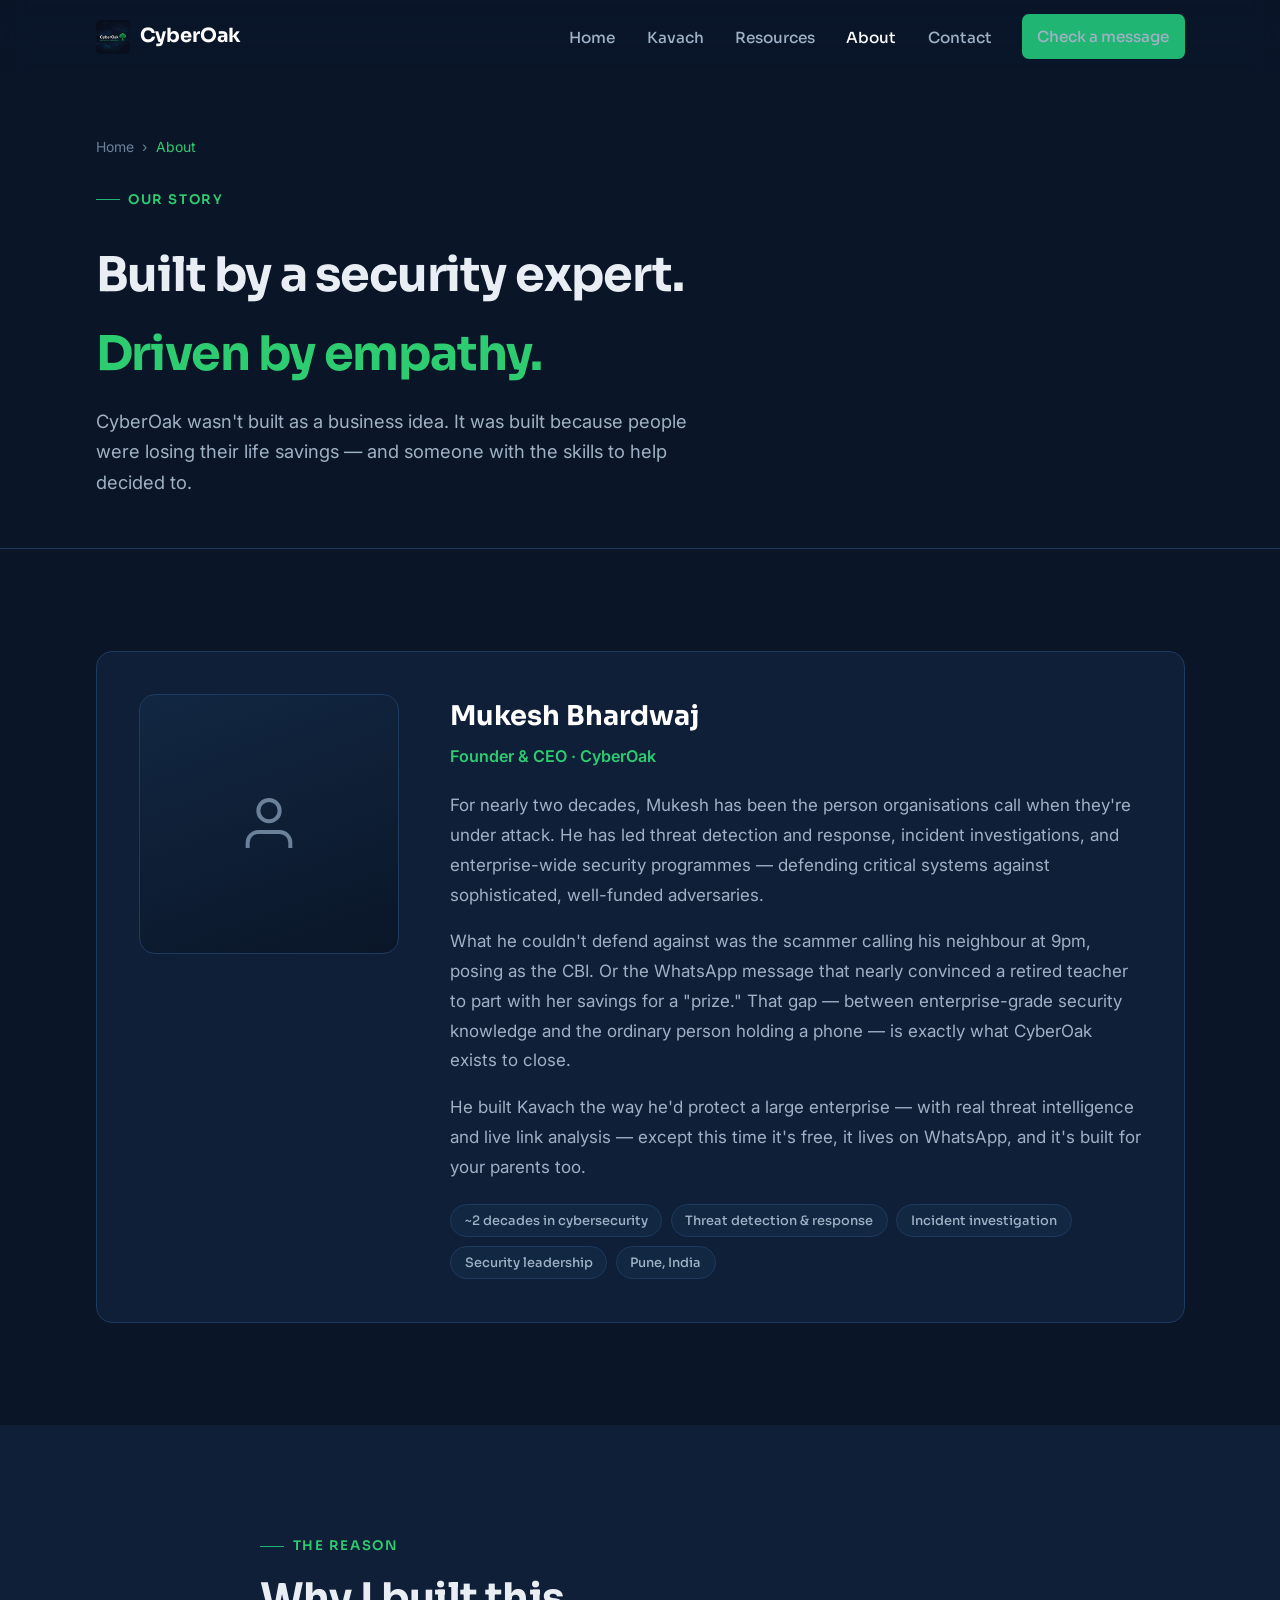
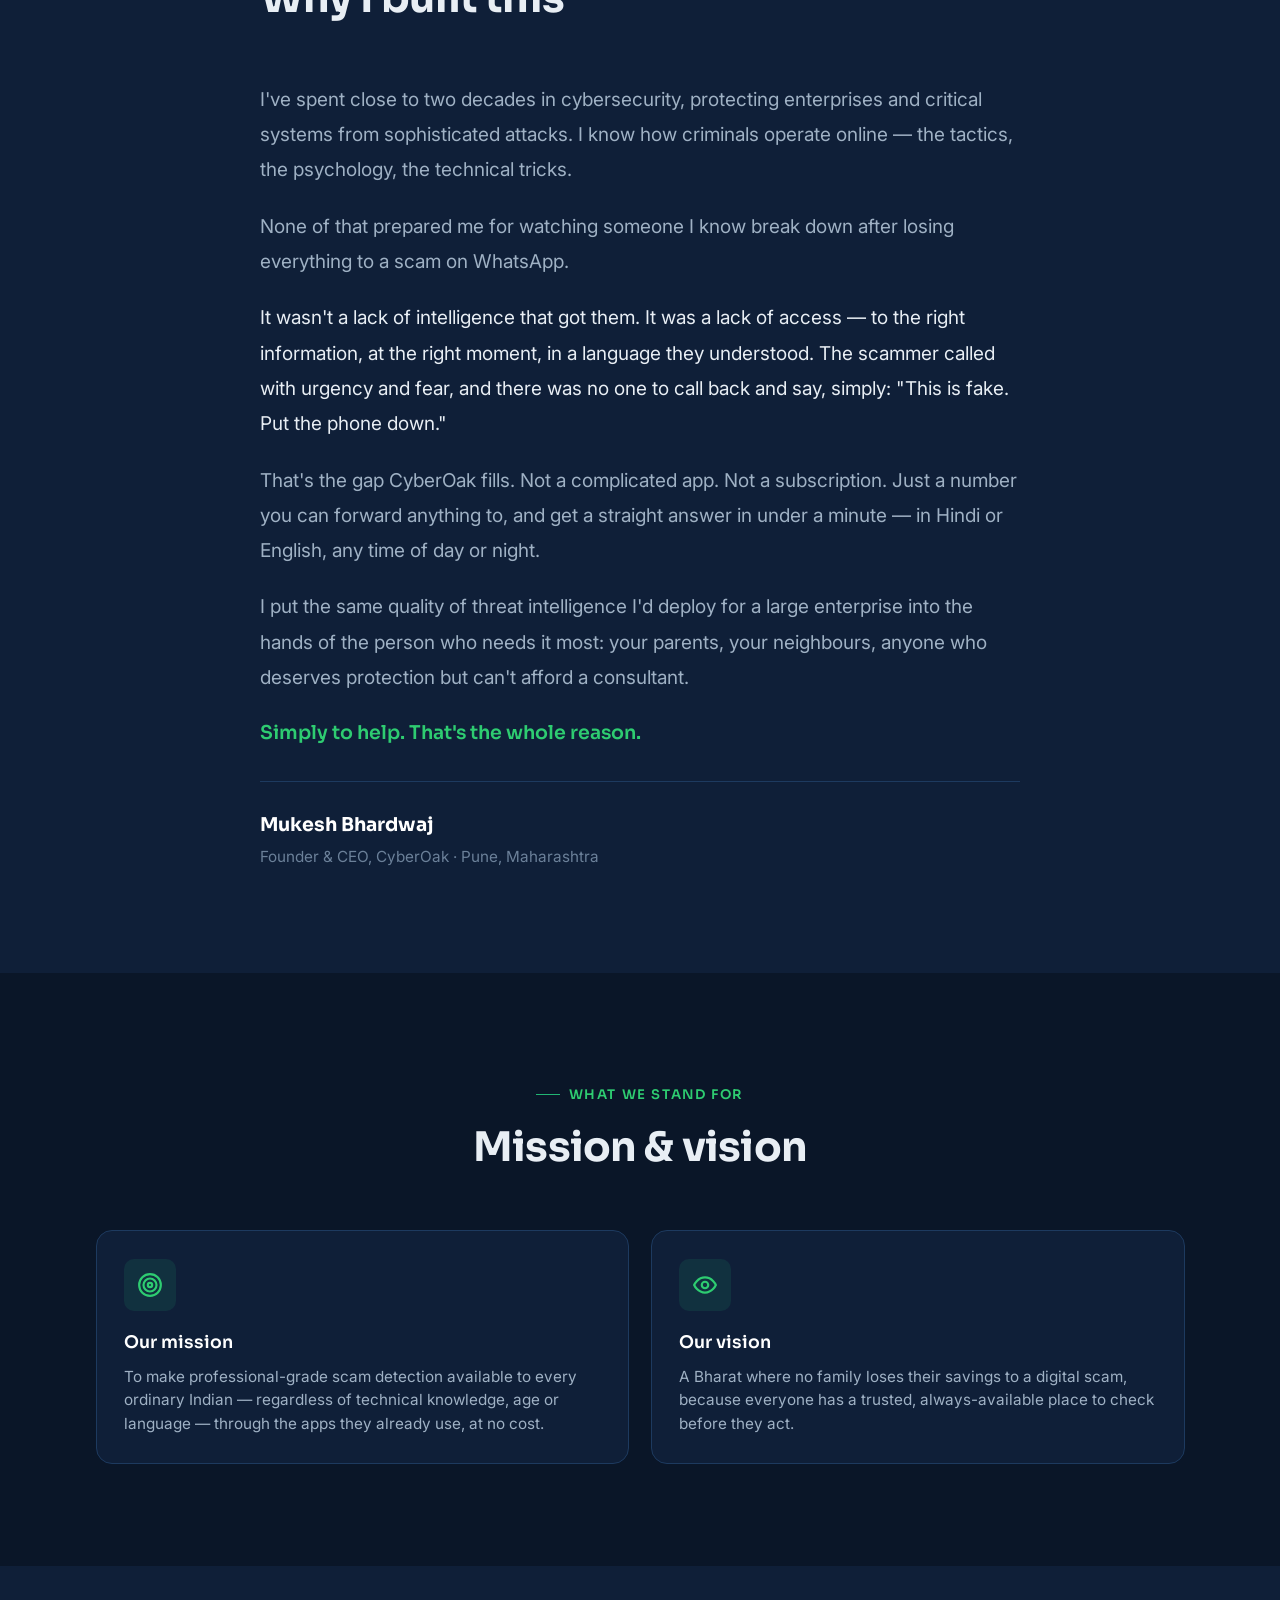
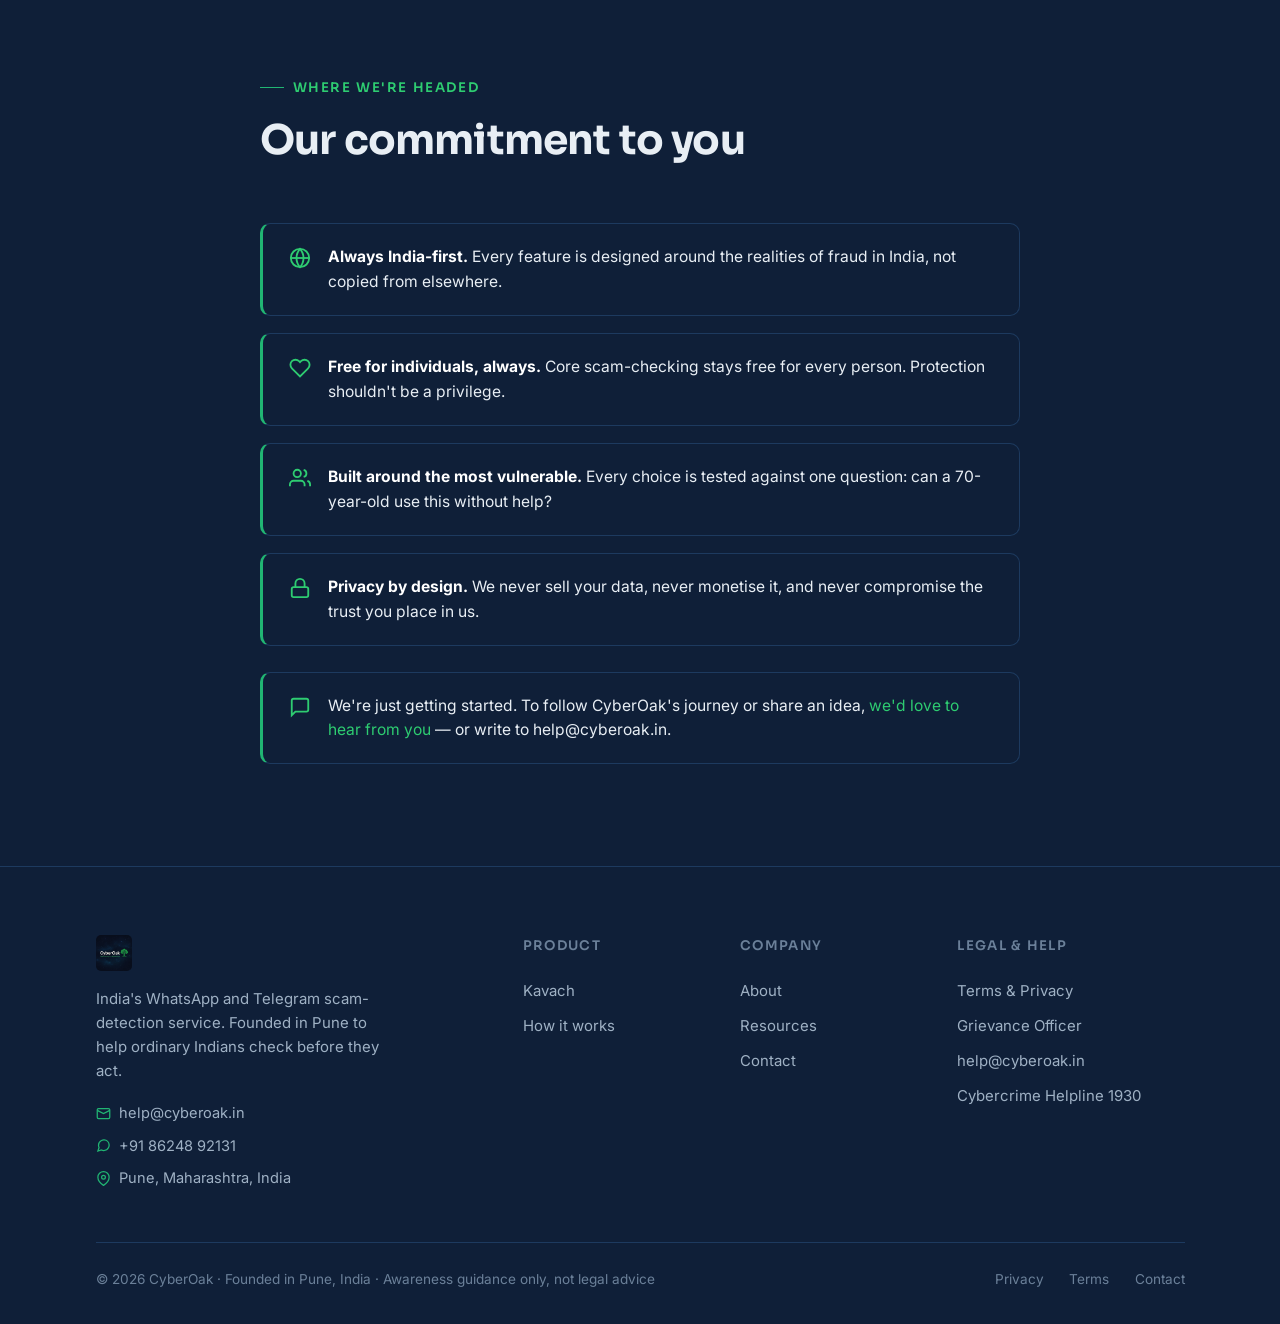
==== commit e664a7f9: "redesign: calmer professional UI, SVG icons, sourced stats, contact everywhere" ====
--- a/pages/about.html
+++ b/pages/about.html
@@ -1,224 +1,139 @@
 <!DOCTYPE html>
 <html lang="en">
 <head>
-  <meta charset="UTF-8" />
-  <meta name="viewport" content="width=device-width, initial-scale=1.0" />
-  <title>About Mukesh Bhardwaj & CyberOak · Founded in Pune</title>
-  <meta name="description" content="CyberOak was founded by Mukesh Bhardwaj, a 15-year cybersecurity veteran from Pune, India. Built to protect ordinary Indians from digital scams — especially elderly parents.">
-  <link rel="icon" href="../images/logo.png" type="image/png">
-  <link rel="stylesheet" href="../css/style.css">
+<meta charset="UTF-8" />
+<meta name="viewport" content="width=device-width, initial-scale=1.0" />
+<title>About CyberOak & Mukesh Bhardwaj · Founded in Pune</title>
+<meta name="description" content="CyberOak was founded by Mukesh Bhardwaj, a cybersecurity leader with nearly two decades of experience, to protect ordinary Indians from digital scams.">
+<meta name="theme-color" content="#0A1628">
+<link rel="icon" href="../images/logo.png" type="image/png">
+<link rel="stylesheet" href="../css/style.css">
 </head>
 <body>
 
-<!-- ── NAVIGATION ── -->
 <nav class="navbar">
   <div class="container">
-    <a href="../index.html" class="nav-logo">
-      <img src="../images/logo.png" alt="CyberOak Logo">
-    </a>
+    <a href="../index.html" class="nav-logo"><img src="../images/logo.png" alt="CyberOak"><span class="nav-logo-text">CyberOak</span></a>
     <ul class="nav-links">
       <li><a href="../index.html">Home</a></li>
-      <li><a href="kavach.html">Kavach Bot</a></li>
+      <li><a href="kavach.html">Kavach</a></li>
       <li><a href="resources.html">Resources</a></li>
       <li><a href="about.html" class="active">About</a></li>
       <li><a href="contact.html">Contact</a></li>
-      <li class="nav-cta"><a href="https://wa.me/918624892131" target="_blank" class="btn btn-primary">🛡️ Check a Scam Now</a></li>
+      <li class="nav-cta"><a href="https://wa.me/918624892131" target="_blank" class="btn btn-primary">Check a message</a></li>
     </ul>
     <button class="nav-hamburger" aria-label="Menu"><span></span><span></span><span></span></button>
   </div>
 </nav>
 
-<!-- ── PAGE HERO ── -->
 <section class="page-hero">
   <div class="container">
-    <div class="breadcrumb">
-      <a href="../index.html">Home</a>
-      <span>›</span>
-      <span style="color:var(--green);">About</span>
-    </div>
-    <span class="tag">🌳 Our Story</span>
-    <h1 style="margin-top:0.75rem;">Built by a security expert.<br><span class="text-green">Driven by empathy.</span></h1>
-    <p>CyberOak was built not because it was a good business idea — but because people were crying after losing everything they worked for.</p>
+    <div class="breadcrumb"><a href="../index.html">Home</a> <span>›</span> <span style="color:var(--green-soft);">About</span></div>
+    <div class="eyebrow">Our story</div>
+    <h1>Built by a security expert.<br><span class="text-green">Driven by empathy.</span></h1>
+    <p>CyberOak wasn't built as a business idea. It was built because people were losing their life savings — and someone with the skills to help decided to.</p>
   </div>
 </section>
 
-<!-- ── FOUNDER ── -->
+<!-- FOUNDER -->
 <section class="section">
   <div class="container">
-    <div class="founder-card fade-in">
+    <div class="founder reveal">
       <div>
-        <div class="founder-avatar">👨‍💻</div>
+        <!-- To use a real photo: replace the block below with:
+             <img class="founder-photo" src="../images/mukesh.jpg" alt="Mukesh Bhardwaj"> -->
+        <div class="founder-photo-ph">
+          <svg viewBox="0 0 24 24" fill="none" stroke="currentColor" stroke-width="1.5"><path d="M20 21v-2a4 4 0 00-4-4H8a4 4 0 00-4 4v2"/><circle cx="12" cy="7" r="4"/></svg>
+        </div>
       </div>
       <div>
-        <div class="founder-name">Mukesh Bhardwaj</div>
-        <div class="founder-title">Founder & CEO · CyberOak</div>
-        <p class="founder-bio">
-          For nearly two decades, Mukesh has been the person organisations call when they're under attack. He has hunted threats, stopped breaches, and built security systems that protect critical infrastructure across industries. He knows how cybercriminals think — because he has spent his entire career one step ahead of them.
-        </p>
-        <p class="founder-bio">
-          What he couldn't protect against was the scammer calling his neighbour at 9pm pretending to be from the CBI. Or the WhatsApp message that convinced a retired schoolteacher to hand over her life savings for a "KBC prize." That gap — between enterprise-grade security knowledge and the ordinary person on the street — is exactly what CyberOak is built to close.
-        </p>
-        <p class="founder-bio">
-          Mukesh built Kavach the same way he'd protect a Fortune 500 company — using real threat intelligence, AI, and live URL scanning — except this time, it's free, it's on WhatsApp, and it works for your parents too.
-        </p>
+        <h3>Mukesh Bhardwaj</h3>
+        <div class="role">Founder & CEO · CyberOak</div>
+        <p class="bio">For nearly two decades, Mukesh has been the person organisations call when they're under attack. He has led threat detection and response, incident investigations, and enterprise-wide security programmes — defending critical systems against sophisticated, well-funded adversaries.</p>
+        <p class="bio">What he couldn't defend against was the scammer calling his neighbour at 9pm, posing as the CBI. Or the WhatsApp message that nearly convinced a retired teacher to part with her savings for a "prize." That gap — between enterprise-grade security knowledge and the ordinary person holding a phone — is exactly what CyberOak exists to close.</p>
+        <p class="bio">He built Kavach the way he'd protect a large enterprise — with real threat intelligence and live link analysis — except this time it's free, it lives on WhatsApp, and it's built for your parents too.</p>
         <div class="founder-tags">
-          <span class="tag">~2 Decades in Cybersecurity</span>
-          <span class="tag">Threat Hunting</span>
-          <span class="tag">Incident Response</span>
-          <span class="tag">MITRE ATT&CK</span>
-          <span class="tag">DDoS & BOT Mitigation</span>
-          <span class="tag">Pune, India 🇮🇳</span>
+          <span class="chip">~2 decades in cybersecurity</span>
+          <span class="chip">Threat detection & response</span>
+          <span class="chip">Incident investigation</span>
+          <span class="chip">Security leadership</span>
+          <span class="chip">Pune, India</span>
         </div>
       </div>
     </div>
   </div>
 </section>
 
-<!-- ── WHY I BUILT THIS ── -->
+<!-- WHY -->
 <section class="section section-alt">
   <div class="container">
-    <div style="max-width:750px;margin:0 auto;">
-      <div class="section-header fade-in">
-        <span class="tag">The Story Behind CyberOak</span>
-        <h2>Why I Built This</h2>
-        <div class="divider"></div>
-      </div>
-
-      <div style="font-size:1.15rem;line-height:1.9;color:var(--gray);" class="fade-in">
-        <p style="margin-bottom:1.5rem;">
-          <span style="font-size:3rem;float:left;margin-right:0.75rem;line-height:1;color:var(--green);font-family:var(--font-display);font-weight:800;">"</span>
-          I have spent close to two decades in cybersecurity. In that time, I have protected banks, enterprises, and critical systems from some of the most sophisticated attacks you can imagine. I know exactly how criminals operate online — the tactics, the psychology, the technical tricks.
-        </p>
-        <p style="margin-bottom:1.5rem;">
-          None of that prepared me for watching someone I know cry after losing everything to a WhatsApp scam.
-        </p>
-        <p style="margin-bottom:1.5rem;color:var(--cream);font-weight:500;">
-          It wasn't a lack of intelligence that got them. It was a lack of access — to the right information, at the right moment, in a language they understood. The scammer called at 9pm with urgency and fear. There was nobody to call back and say: "This is fake. Put the phone down."
-        </p>
-        <p style="margin-bottom:1.5rem;">
-          That's the gap CyberOak fills. Not a complicated app. Not a paid subscription. Just a WhatsApp number you can forward anything to — and get a straight answer within 60 seconds, in Hindi or English, any time of day or night.
-        </p>
-        <p style="margin-bottom:1.5rem;">
-          I built the same quality of threat intelligence I'd deploy for a large enterprise — and put it in the hands of the person who needs it most. Your parents. Your neighbours. Anyone who deserves protection but can't afford a cybersecurity consultant.
-        </p>
-        <p style="color:var(--green);font-weight:600;font-family:var(--font-display);">
-          Simply to help. That's the whole reason.
-        </p>
-        <div style="margin-top:2rem;padding-top:1.5rem;border-top:1px solid rgba(46,204,113,0.15);">
-          <div style="color:var(--white);font-weight:700;font-family:var(--font-display);">Mukesh Bhardwaj</div>
-          <div style="color:var(--gray);font-size:0.9rem;">Founder & CEO, CyberOak · Pune, Maharashtra</div>
+    <div style="max-width:760px;margin:0 auto;">
+      <div class="section-head reveal"><div class="eyebrow">The reason</div><h2>Why I built this</h2></div>
+      <div style="font-size:1.12rem;line-height:1.85;color:var(--ink-soft);" class="reveal">
+        <p style="margin-bottom:1.25rem;">I've spent close to two decades in cybersecurity, protecting enterprises and critical systems from sophisticated attacks. I know how criminals operate online — the tactics, the psychology, the technical tricks.</p>
+        <p style="margin-bottom:1.25rem;">None of that prepared me for watching someone I know break down after losing everything to a scam on WhatsApp.</p>
+        <p style="margin-bottom:1.25rem;color:var(--ink);">It wasn't a lack of intelligence that got them. It was a lack of access — to the right information, at the right moment, in a language they understood. The scammer called with urgency and fear, and there was no one to call back and say, simply: "This is fake. Put the phone down."</p>
+        <p style="margin-bottom:1.25rem;">That's the gap CyberOak fills. Not a complicated app. Not a subscription. Just a number you can forward anything to, and get a straight answer in under a minute — in Hindi or English, any time of day or night.</p>
+        <p style="margin-bottom:1.25rem;">I put the same quality of threat intelligence I'd deploy for a large enterprise into the hands of the person who needs it most: your parents, your neighbours, anyone who deserves protection but can't afford a consultant.</p>
+        <p style="color:var(--green-soft);font-weight:600;font-family:var(--font-display);">Simply to help. That's the whole reason.</p>
+        <div style="margin-top:1.75rem;padding-top:1.5rem;border-top:1px solid var(--navy-line);">
+          <div style="color:#fff;font-weight:700;font-family:var(--font-display);">Mukesh Bhardwaj</div>
+          <div style="color:var(--ink-faint);font-size:0.9rem;">Founder & CEO, CyberOak · Pune, Maharashtra</div>
         </div>
       </div>
     </div>
   </div>
 </section>
 
-<!-- ── MISSION / VISION ── -->
+<!-- MISSION / VISION -->
 <section class="section">
   <div class="container">
-    <div class="section-header center fade-in">
-      <span class="tag">What We Stand For</span>
-      <h2>Mission & Vision</h2>
-      <div class="divider"></div>
-    </div>
-    <div style="display:grid;grid-template-columns:1fr 1fr;gap:2rem;" class="fade-in">
-      <div style="background:var(--navy-mid);border:1px solid rgba(46,204,113,0.15);border-radius:var(--radius-lg);padding:2.5rem;">
-        <div style="font-size:2.5rem;margin-bottom:1rem;">🎯</div>
-        <h3 style="font-family:var(--font-display);font-weight:800;font-size:1.3rem;color:var(--green);margin-bottom:1rem;">Our Mission</h3>
-        <p style="color:var(--gray);line-height:1.8;">To make professional-grade cyber scam detection accessible to every ordinary Indian — regardless of their technical knowledge, age, or language — through the apps they already use, at zero cost.</p>
-      </div>
-      <div style="background:var(--navy-mid);border:1px solid rgba(46,204,113,0.15);border-radius:var(--radius-lg);padding:2.5rem;">
-        <div style="font-size:2.5rem;margin-bottom:1rem;">🌟</div>
-        <h3 style="font-family:var(--font-display);font-weight:800;font-size:1.3rem;color:var(--green);margin-bottom:1rem;">Our Vision</h3>
-        <p style="color:var(--gray);line-height:1.8;">A Bharat where no family loses their life savings to a digital scam — because everyone has a trusted, always-available, free resource to check before they act.</p>
-      </div>
-    </div>
-    <div style="margin-top:2rem;background:var(--navy-mid);border:1px solid rgba(46,204,113,0.15);border-radius:var(--radius-lg);padding:2.5rem;text-align:center;" class="fade-in stagger-2">
-      <div style="font-size:2.5rem;margin-bottom:1rem;">🌳</div>
-      <h3 style="font-family:var(--font-display);font-weight:800;font-size:1.1rem;color:var(--white);margin-bottom:0.75rem;">Why an Oak Tree?</h3>
-      <p style="color:var(--gray);max-width:600px;margin:0 auto;line-height:1.8;">An oak tree has deep roots — it stands firm in storms. In the digital world, we are your roots. We help you stand strong against the storms of fraud, deception, and manipulation. CyberOak: rooted in your protection.</p>
+    <div class="section-head center reveal"><div class="eyebrow" style="justify-content:center;">What we stand for</div><h2>Mission & vision</h2></div>
+    <div class="cards c2 reveal">
+      <div class="card"><div class="icon-box lg"><svg viewBox="0 0 24 24" fill="none" stroke="currentColor" stroke-width="2"><circle cx="12" cy="12" r="10"/><circle cx="12" cy="12" r="6"/><circle cx="12" cy="12" r="2"/></svg></div><h3>Our mission</h3><p>To make professional-grade scam detection available to every ordinary Indian — regardless of technical knowledge, age or language — through the apps they already use, at no cost.</p></div>
+      <div class="card"><div class="icon-box lg"><svg viewBox="0 0 24 24" fill="none" stroke="currentColor" stroke-width="2"><path d="M2 12s3-7 10-7 10 7 10 7-3 7-10 7-10-7-10-7z"/><circle cx="12" cy="12" r="3"/></svg></div><h3>Our vision</h3><p>A Bharat where no family loses their savings to a digital scam, because everyone has a trusted, always-available place to check before they act.</p></div>
     </div>
   </div>
 </section>
 
-<!-- ── VISION ── -->
+<!-- COMMITMENTS -->
 <section class="section section-alt">
   <div class="container">
-    <div style="max-width:750px;margin:0 auto;">
-      <div class="section-header fade-in">
-        <span class="tag">Where We Are Headed</span>
-        <h2>Our Commitment to You</h2>
-        <div class="divider"></div>
+    <div style="max-width:760px;margin:0 auto;">
+      <div class="section-head reveal"><div class="eyebrow">Where we're headed</div><h2>Our commitment to you</h2></div>
+      <div style="display:grid;gap:1rem;" class="reveal">
+        <div class="callout"><svg viewBox="0 0 24 24" fill="none" stroke="currentColor" stroke-width="2"><circle cx="12" cy="12" r="10"/><path d="M2 12h20"/><path d="M12 2a15 15 0 010 20 15 15 0 010-20z"/></svg><div class="callout-text"><strong>Always India-first.</strong> Every feature is designed around the realities of fraud in India, not copied from elsewhere.</div></div>
+        <div class="callout"><svg viewBox="0 0 24 24" fill="none" stroke="currentColor" stroke-width="2"><path d="M20.84 4.61a5.5 5.5 0 00-7.78 0L12 5.67l-1.06-1.06a5.5 5.5 0 00-7.78 7.78l1.06 1.06L12 21.23l7.78-7.78 1.06-1.06a5.5 5.5 0 000-7.78z"/></svg><div class="callout-text"><strong>Free for individuals, always.</strong> Core scam-checking stays free for every person. Protection shouldn't be a privilege.</div></div>
+        <div class="callout"><svg viewBox="0 0 24 24" fill="none" stroke="currentColor" stroke-width="2"><path d="M17 21v-2a4 4 0 00-4-4H5a4 4 0 00-4 4v2"/><circle cx="9" cy="7" r="4"/><path d="M23 21v-2a4 4 0 00-3-3.87"/><path d="M16 3.13a4 4 0 010 7.75"/></svg><div class="callout-text"><strong>Built around the most vulnerable.</strong> Every choice is tested against one question: can a 70-year-old use this without help?</div></div>
+        <div class="callout"><svg viewBox="0 0 24 24" fill="none" stroke="currentColor" stroke-width="2"><rect x="3" y="11" width="18" height="11" rx="2"/><path d="M7 11V7a5 5 0 0110 0v4"/></svg><div class="callout-text"><strong>Privacy by design.</strong> We never sell your data, never monetise it, and never compromise the trust you place in us.</div></div>
       </div>
-      <div style="display:grid;gap:1.25rem;" class="fade-in">
-        <div style="display:flex;gap:1.25rem;align-items:flex-start;padding:1.5rem;background:var(--navy-mid);border-radius:var(--radius);border:1px solid rgba(46,204,113,0.1);">
-          <span style="font-size:1.75rem;flex-shrink:0;">🇮🇳</span>
-          <div>
-            <strong style="color:var(--white);display:block;margin-bottom:0.3rem;">Always India-first</strong>
-            <span style="color:var(--gray);font-size:0.95rem;">Every scam type, every language, every feature we build will be designed around the realities of digital fraud in India — not copied from Western models.</span>
-          </div>
-        </div>
-        <div style="display:flex;gap:1.25rem;align-items:flex-start;padding:1.5rem;background:var(--navy-mid);border-radius:var(--radius);border:1px solid rgba(46,204,113,0.1);">
-          <span style="font-size:1.75rem;flex-shrink:0;">💚</span>
-          <div>
-            <strong style="color:var(--white);display:block;margin-bottom:0.3rem;">Free for individuals, always</strong>
-            <span style="color:var(--gray);font-size:0.95rem;">The core scam-checking service will remain free for every individual user. Protection should not be a privilege.</span>
-          </div>
-        </div>
-        <div style="display:flex;gap:1.25rem;align-items:flex-start;padding:1.5rem;background:var(--navy-mid);border-radius:var(--radius);border:1px solid rgba(46,204,113,0.1);">
-          <span style="font-size:1.75rem;flex-shrink:0;">👴</span>
-          <div>
-            <strong style="color:var(--white);display:block;margin-bottom:0.3rem;">Built around the most vulnerable</strong>
-            <span style="color:var(--gray);font-size:0.95rem;">Every decision we make — language, interface, channel — is tested against one question: can a 70-year-old in a small town use this without help?</span>
-          </div>
-        </div>
-        <div style="display:flex;gap:1.25rem;align-items:flex-start;padding:1.5rem;background:var(--navy-mid);border-radius:var(--radius);border:1px solid rgba(46,204,113,0.1);">
-          <span style="font-size:1.75rem;flex-shrink:0;">🔒</span>
-          <div>
-            <strong style="color:var(--white);display:block;margin-bottom:0.3rem;">Privacy by design</strong>
-            <span style="color:var(--gray);font-size:0.95rem;">We will never monetise your data, never sell your information, and never compromise on the trust you place in us when you share a sensitive message.</span>
-          </div>
-        </div>
-      </div>
-      <div style="margin-top:2rem;padding:1.5rem;background:var(--green-glow);border:1px solid rgba(46,204,113,0.2);border-radius:var(--radius);text-align:center;" class="fade-in stagger-2">
-        <p style="color:var(--cream);font-size:1rem;margin:0;">We are just getting started. If you want to follow CyberOak's journey or have ideas to share — <a href="contact.html" style="color:var(--green);font-weight:600;">we'd love to hear from you.</a></p>
+      <div class="callout reveal" style="margin-top:1.5rem;border-left-color:var(--green);">
+        <svg viewBox="0 0 24 24" fill="none" stroke="currentColor" stroke-width="2"><path d="M21 15a2 2 0 01-2 2H7l-4 4V5a2 2 0 012-2h14a2 2 0 012 2z"/></svg>
+        <div class="callout-text">We're just getting started. To follow CyberOak's journey or share an idea, <a href="contact.html">we'd love to hear from you</a> — or write to help@cyberoak.in.</div>
       </div>
     </div>
   </div>
 </section>
 
-<!-- ── FOOTER ── -->
 <footer>
   <div class="container">
     <div class="footer-grid">
       <div class="footer-brand">
         <img src="../images/logo.png" alt="CyberOak">
-        <p>India's WhatsApp and Telegram scam detection service. Protecting ordinary Indians from digital fraud. Founded in Pune, Maharashtra.</p>
+        <p>India's WhatsApp and Telegram scam-detection service. Founded in Pune to help ordinary Indians check before they act.</p>
+        <div class="footer-contact">
+          <a href="mailto:help@cyberoak.in"><svg viewBox="0 0 24 24" fill="none" stroke="currentColor" stroke-width="2"><rect x="2" y="4" width="20" height="16" rx="2"/><path d="M22 7l-10 5L2 7"/></svg> help@cyberoak.in</a>
+          <a href="https://wa.me/918624892131" target="_blank"><svg viewBox="0 0 24 24" fill="none" stroke="currentColor" stroke-width="2"><path d="M21 11.5a8.38 8.38 0 01-.9 3.8 8.5 8.5 0 01-7.6 4.7 8.38 8.38 0 01-3.8-.9L3 21l1.9-5.7a8.38 8.38 0 01-.9-3.8 8.5 8.5 0 014.7-7.6 8.38 8.38 0 013.8-.9h.5a8.48 8.48 0 018 8v.5z"/></svg> +91 86248 92131</a>
+          <span><svg viewBox="0 0 24 24" fill="none" stroke="currentColor" stroke-width="2"><path d="M21 10c0 7-9 13-9 13s-9-6-9-13a9 9 0 0118 0z"/><circle cx="12" cy="10" r="3"/></svg> Pune, Maharashtra, India</span>
+        </div>
       </div>
-      <div class="footer-col">
-        <h4>Product</h4>
-        <a href="kavach.html">Kavach Bot</a>
-        <a href="../index.html#how-it-works">How It Works</a>
-      </div>
-      <div class="footer-col">
-        <h4>Company</h4>
-        <a href="about.html">About Us</a>
-        <a href="resources.html">Resources</a>
-        <a href="contact.html">Contact</a>
-      </div>
-      <div class="footer-col">
-        <h4>Legal</h4>
-        <a href="terms.html">Terms & Privacy</a>
-        <a href="terms.html#grievance">Grievance Officer</a>
-        <a href="contact.html">help@cyberoak.in</a>
-      </div>
+      <div class="footer-col"><h4>Product</h4><a href="kavach.html">Kavach</a><a href="../index.html#how-it-works">How it works</a></div>
+      <div class="footer-col"><h4>Company</h4><a href="about.html">About</a><a href="resources.html">Resources</a><a href="contact.html">Contact</a></div>
+      <div class="footer-col"><h4>Legal & Help</h4><a href="terms.html">Terms & Privacy</a><a href="terms.html#grievance">Grievance Officer</a><a href="mailto:help@cyberoak.in">help@cyberoak.in</a><a href="tel:1930">Cybercrime Helpline 1930</a></div>
     </div>
     <div class="footer-bottom">
-      <div class="footer-disclaimer">ℹ️ CyberOak provides awareness guidance only — not legal or financial advice.</div>
-      <div class="footer-bottom-links">
-        <a href="terms.html">Privacy Policy</a>
-        <a href="terms.html">Terms of Use</a>
-      </div>
+      <p>© 2026 CyberOak · Founded in Pune, India · Awareness guidance only, not legal advice</p>
+      <div class="footer-bottom-links"><a href="terms.html">Privacy</a><a href="terms.html">Terms</a><a href="contact.html">Contact</a></div>
     </div>
   </div>
 </footer>
--- a/css/style.css
+++ b/css/style.css
@@ -1,1002 +1,245 @@
 /* ============================================================
-   CYBEROAK · Global Stylesheet
+   CYBEROAK · Stylesheet v2 (calm / professional)
    "Stand strong in a digital world"
-   Brand: Navy #0B1A2E · Green #2ECC71 · Cream #F5F0E8
    ============================================================ */
+@import url('https://fonts.googleapis.com/css2?family=Sora:wght@400;500;600;700;800&family=Inter:wght@400;500;600;700&family=Noto+Sans+Devanagari:wght@400;500;600&display=swap');
 
-@import url('https://fonts.googleapis.com/css2?family=Sora:wght@300;400;600;700;800&family=Noto+Sans:wght@400;500;600&family=Noto+Sans+Devanagari:wght@400;500;600&display=swap');
-
-/* ── CSS Variables ── */
 :root {
-  --navy:       #0B1A2E;
-  --navy-mid:   #112240;
-  --navy-light: #1a3358;
-  --green:      #2ECC71;
-  --green-dark: #27ae60;
-  --green-glow: rgba(46, 204, 113, 0.15);
-  --cream:      #F5F0E8;
-  --white:      #FFFFFF;
-  --gray-light: #e8e4dc;
-  --gray:       #9aabb8;
-  --red-alert:  #e74c3c;
-  --amber:      #f39c12;
-
-  --font-display: 'Sora', sans-serif;
-  --font-body:    'Noto Sans', 'Noto Sans Devanagari', sans-serif;
-
-  --radius:   12px;
-  --radius-lg: 20px;
-  --shadow:   0 4px 24px rgba(0,0,0,0.25);
-  --shadow-green: 0 0 32px rgba(46,204,113,0.18);
-
-  --max-w: 1100px;
-  --transition: 0.3s cubic-bezier(0.4,0,0.2,1);
+  --navy:#0A1628; --navy-mid:#0F1F38; --navy-card:#122742; --navy-line:#1d3a5f;
+  --green:#21B573; --green-soft:#2ECC71; --green-dim:rgba(33,181,115,0.12);
+  --ink:#E8EEF4; --ink-soft:#9FB1C4; --ink-faint:#6B8099; --white:#FFFFFF;
+  --red:#E5484D; --amber:#E0A030;
+  --font-display:'Sora',sans-serif; --font-body:'Inter','Noto Sans Devanagari',sans-serif;
+  --radius:10px; --radius-lg:16px;
+  --shadow-sm:0 1px 2px rgba(0,0,0,0.2); --shadow:0 8px 30px rgba(0,0,0,0.18);
+  --max-w:1140px; --t:0.2s ease;
 }
-
-/* ── Reset ── */
-*, *::before, *::after { box-sizing: border-box; margin: 0; padding: 0; }
-html { scroll-behavior: smooth; font-size: 17px; }
-body {
-  font-family: var(--font-body);
-  background: var(--navy);
-  color: var(--cream);
-  line-height: 1.7;
-  -webkit-font-smoothing: antialiased;
-}
-img { max-width: 100%; display: block; }
-a { color: var(--green); text-decoration: none; transition: color var(--transition); }
-a:hover { color: var(--green-dark); }
-ul { list-style: none; }
-
-/* ── Utility ── */
-.container { max-width: var(--max-w); margin: 0 auto; padding: 0 1.25rem; }
-.section { padding: 5rem 0; }
-.section-alt { background: var(--navy-mid); }
-.text-green  { color: var(--green); }
-.text-center { text-align: center; }
-.text-cream  { color: var(--cream); }
-.btn {
-  display: inline-flex; align-items: center; gap: 0.5rem;
-  padding: 0.85rem 1.75rem;
-  border-radius: var(--radius);
-  font-family: var(--font-display);
-  font-weight: 600; font-size: 1rem;
-  cursor: pointer; border: none;
-  transition: all var(--transition);
-  text-decoration: none;
-}
-.btn-primary {
-  background: var(--green);
-  color: var(--navy);
-  box-shadow: var(--shadow-green);
-}
-.btn-primary:hover {
-  background: var(--green-dark);
-  color: var(--navy);
-  transform: translateY(-2px);
-  box-shadow: 0 0 44px rgba(46,204,113,0.35);
-}
-.btn-outline {
-  background: transparent;
-  color: var(--green);
-  border: 2px solid var(--green);
-}
-.btn-outline:hover {
-  background: var(--green);
-  color: var(--navy);
-  transform: translateY(-2px);
-}
-.btn-whatsapp {
-  background: #25D366;
-  color: var(--white);
-}
-.btn-whatsapp:hover {
-  background: #1ebe59;
-  color: var(--white);
-  transform: translateY(-2px);
-}
-.btn-telegram {
-  background: #229ED9;
-  color: var(--white);
-}
-.btn-telegram:hover {
-  background: #1a8ec2;
-  color: var(--white);
-  transform: translateY(-2px);
-}
-.tag {
-  display: inline-block;
-  background: var(--green-glow);
-  color: var(--green);
-  border: 1px solid rgba(46,204,113,0.3);
-  border-radius: 100px;
-  padding: 0.25rem 0.85rem;
-  font-size: 0.8rem;
-  font-weight: 600;
-  letter-spacing: 0.08em;
-  text-transform: uppercase;
-}
-
-/* ── Section Headers ── */
-.section-header { margin-bottom: 3rem; }
-.section-header h2 {
-  font-family: var(--font-display);
-  font-size: clamp(1.8rem, 4vw, 2.6rem);
-  font-weight: 800;
-  line-height: 1.2;
-  margin-top: 0.5rem;
-  margin-bottom: 1rem;
-}
-.section-header p {
-  font-size: 1.1rem;
-  color: var(--gray);
-  max-width: 600px;
-}
-.section-header.center { text-align: center; }
-.section-header.center p { margin: 0 auto; }
-
-/* ── Divider ── */
-.divider {
-  width: 60px; height: 3px;
-  background: var(--green);
-  border-radius: 4px;
-  margin: 1rem 0;
-}
-.center .divider { margin: 1rem auto; }
-
-/* ── NAVIGATION ── */
-.navbar {
-  position: fixed; top: 0; left: 0; right: 0; z-index: 1000;
-  background: rgba(11, 26, 46, 0.92);
-  backdrop-filter: blur(12px);
-  border-bottom: 1px solid rgba(46,204,113,0.12);
-  padding: 0.9rem 0;
-  transition: all var(--transition);
-}
-.navbar.scrolled {
-  background: rgba(11, 26, 46, 0.98);
-  box-shadow: 0 2px 20px rgba(0,0,0,0.4);
-}
-.navbar .container {
-  display: flex; align-items: center; justify-content: space-between;
-}
-.nav-logo {
-  display: flex; align-items: center; gap: 0.6rem;
-  font-family: var(--font-display);
-  font-weight: 800; font-size: 1.3rem;
-  color: var(--white); text-decoration: none;
-}
-.nav-logo img { height: 38px; width: auto; border-radius: 6px; }
-.nav-links {
-  display: flex; align-items: center; gap: 0.25rem;
-}
-.nav-links a {
-  color: var(--gray);
-  font-family: var(--font-display);
-  font-size: 0.9rem;
-  font-weight: 500;
-  padding: 0.5rem 0.85rem;
-  border-radius: 8px;
-  transition: all var(--transition);
-}
-.nav-links a:hover, .nav-links a.active {
-  color: var(--green);
-  background: var(--green-glow);
-}
-.nav-cta { margin-left: 0.5rem; }
-.nav-hamburger {
-  display: none;
-  background: none; border: none;
-  cursor: pointer; padding: 0.5rem;
-  flex-direction: column; gap: 5px;
-}
-.nav-hamburger span {
-  display: block; width: 24px; height: 2px;
-  background: var(--cream); border-radius: 2px;
-  transition: all var(--transition);
-}
-.nav-hamburger.open span:nth-child(1) { transform: rotate(45deg) translate(5px, 5px); }
-.nav-hamburger.open span:nth-child(2) { opacity: 0; }
-.nav-hamburger.open span:nth-child(3) { transform: rotate(-45deg) translate(5px, -5px); }
-
-/* ── Mobile Nav ── */
-@media (max-width: 768px) {
-  .nav-hamburger { display: flex; }
-  .nav-links {
-    display: none;
-    position: fixed; top: 65px; left: 0; right: 0;
-    background: var(--navy-mid);
-    flex-direction: column; gap: 0;
-    padding: 1rem 0;
-    border-bottom: 1px solid rgba(46,204,113,0.12);
-    box-shadow: var(--shadow);
-  }
-  .nav-links.open { display: flex; }
-  .nav-links a {
-    padding: 0.9rem 1.5rem;
-    font-size: 1rem;
-    border-radius: 0;
-    border-bottom: 1px solid rgba(255,255,255,0.05);
-  }
-  .nav-cta { display: none; }
-}
-
-/* ── HERO ── */
-.hero {
-  min-height: 100vh;
-  display: flex; align-items: center;
-  position: relative;
-  overflow: hidden;
-  padding-top: 80px;
-}
-.hero-bg {
-  position: absolute; inset: 0;
-  background:
-    radial-gradient(ellipse 80% 60% at 60% 40%, rgba(46,204,113,0.07) 0%, transparent 60%),
-    radial-gradient(ellipse 60% 80% at 20% 80%, rgba(17,34,64,0.8) 0%, transparent 50%),
-    var(--navy);
-}
-.hero-grid {
-  position: absolute; inset: 0; opacity: 0.04;
-  background-image:
-    linear-gradient(rgba(46,204,113,0.5) 1px, transparent 1px),
-    linear-gradient(90deg, rgba(46,204,113,0.5) 1px, transparent 1px);
-  background-size: 50px 50px;
-}
-.hero-content {
-  position: relative; z-index: 1;
-  padding: 4rem 0;
-}
-.hero-eyebrow {
-  display: inline-flex; align-items: center; gap: 0.5rem;
-  margin-bottom: 1.5rem;
-}
-.hero-badge {
-  background: var(--green-glow);
-  border: 1px solid rgba(46,204,113,0.3);
-  color: var(--green);
-  padding: 0.4rem 1rem;
-  border-radius: 100px;
-  font-size: 0.85rem;
-  font-weight: 600;
-  font-family: var(--font-display);
-  animation: pulse-border 3s ease-in-out infinite;
-}
-@keyframes pulse-border {
-  0%, 100% { border-color: rgba(46,204,113,0.3); }
-  50% { border-color: rgba(46,204,113,0.7); box-shadow: 0 0 16px rgba(46,204,113,0.2); }
-}
-.hero h1 {
-  font-family: var(--font-display);
-  font-size: clamp(2.4rem, 6vw, 4.2rem);
-  font-weight: 800;
-  line-height: 1.1;
-  margin-bottom: 1.25rem;
-}
-.hero h1 .highlight {
-  color: var(--green);
-  position: relative;
-}
-.hero .subtitle {
-  font-size: clamp(1rem, 2.5vw, 1.25rem);
-  color: var(--gray);
-  max-width: 520px;
-  margin-bottom: 2rem;
-  line-height: 1.7;
-}
-.hero-hindi {
-  font-family: var(--font-body);
-  font-size: 1.05rem;
-  color: rgba(245,240,232,0.6);
-  margin-bottom: 2.5rem;
-  font-style: italic;
-}
-.hero-actions {
-  display: flex; flex-wrap: wrap; gap: 1rem;
-  margin-bottom: 3rem;
-}
-.hero-trust {
-  display: flex; flex-wrap: wrap; gap: 1.5rem;
-}
-.trust-item {
-  display: flex; align-items: center; gap: 0.5rem;
-  font-size: 0.9rem; color: var(--gray);
-}
-.trust-item .dot {
-  width: 8px; height: 8px;
-  background: var(--green);
-  border-radius: 50%;
-  flex-shrink: 0;
-}
-.hero-visual {
-  position: relative;
-  display: flex; justify-content: center; align-items: center;
-}
-.hero-card {
-  background: var(--navy-mid);
-  border: 1px solid rgba(46,204,113,0.2);
-  border-radius: var(--radius-lg);
-  padding: 1.75rem;
-  max-width: 360px;
-  width: 100%;
-  box-shadow: var(--shadow), var(--shadow-green);
-  animation: float 4s ease-in-out infinite;
-}
-@keyframes float {
-  0%, 100% { transform: translateY(0); }
-  50% { transform: translateY(-10px); }
-}
-.chat-bubble {
-  background: var(--navy-light);
-  border-radius: 12px 12px 12px 2px;
-  padding: 0.9rem 1rem;
-  margin-bottom: 0.75rem;
-  font-size: 0.9rem;
-  line-height: 1.5;
-  color: var(--cream);
-}
-.chat-bubble.user {
-  background: var(--green-glow);
-  border: 1px solid rgba(46,204,113,0.2);
-  border-radius: 12px 12px 2px 12px;
-  color: var(--green);
-  text-align: right;
-  margin-left: 2rem;
-}
-.verdict-card {
-  background: rgba(231,76,60,0.1);
-  border: 1px solid rgba(231,76,60,0.35);
-  border-radius: var(--radius);
-  padding: 1rem;
-  margin-top: 0.5rem;
-}
-.verdict-card.safe {
-  background: rgba(46,204,113,0.08);
-  border-color: rgba(46,204,113,0.3);
-}
-.verdict-label {
-  font-family: var(--font-display);
-  font-weight: 800;
-  font-size: 1.4rem;
-  letter-spacing: 0.05em;
-  color: var(--red-alert);
-  margin-bottom: 0.4rem;
-}
-.verdict-label.safe { color: var(--green); }
-.verdict-text {
-  font-size: 0.82rem;
-  color: var(--gray);
-  line-height: 1.5;
-}
-.typing-dots {
-  display: flex; gap: 4px; padding: 0.5rem 0;
-}
-.typing-dots span {
-  width: 8px; height: 8px;
-  background: var(--green);
-  border-radius: 50%;
-  animation: bounce 1.2s infinite ease-in-out;
-}
-.typing-dots span:nth-child(2) { animation-delay: 0.2s; }
-.typing-dots span:nth-child(3) { animation-delay: 0.4s; }
-@keyframes bounce { 0%,80%,100% { transform: scale(0.6); } 40% { transform: scale(1); } }
-
-/* ── HERO LAYOUT ── */
-.hero-grid-layout {
-  display: grid;
-  grid-template-columns: 1fr 1fr;
-  gap: 4rem;
-  align-items: center;
-}
-@media (max-width: 900px) {
-  .hero-grid-layout { grid-template-columns: 1fr; gap: 3rem; }
-  .hero-visual { order: -1; }
-  .hero-card { max-width: 100%; }
-}
-
-/* ── HOW IT WORKS ── */
-.steps-grid {
-  display: grid;
-  grid-template-columns: repeat(3, 1fr);
-  gap: 2rem;
-  position: relative;
-}
-.steps-grid::before {
-  content: '';
-  position: absolute;
-  top: 40px; left: calc(16.67% + 30px); right: calc(16.67% + 30px);
-  height: 1px;
-  background: linear-gradient(90deg, var(--green) 0%, rgba(46,204,113,0.3) 50%, var(--green) 100%);
-}
-.step-card {
-  background: var(--navy-mid);
-  border: 1px solid rgba(46,204,113,0.12);
-  border-radius: var(--radius-lg);
-  padding: 2rem 1.5rem;
-  text-align: center;
-  transition: all var(--transition);
-  position: relative;
-}
-.step-card:hover {
-  transform: translateY(-4px);
-  border-color: rgba(46,204,113,0.35);
-  box-shadow: var(--shadow-green);
-}
-.step-number {
-  width: 60px; height: 60px;
-  background: var(--green-glow);
-  border: 2px solid var(--green);
-  border-radius: 50%;
-  display: flex; align-items: center; justify-content: center;
-  margin: 0 auto 1.25rem;
-  font-family: var(--font-display);
-  font-weight: 800; font-size: 1.3rem;
-  color: var(--green);
-  position: relative; z-index: 1;
-}
-.step-card h3 {
-  font-family: var(--font-display);
-  font-size: 1.15rem;
-  font-weight: 700;
-  margin-bottom: 0.75rem;
-  color: var(--white);
-}
-.step-card p { font-size: 0.95rem; color: var(--gray); }
-@media (max-width: 768px) {
-  .steps-grid { grid-template-columns: 1fr; }
-  .steps-grid::before { display: none; }
-}
-
-/* ── SCAM TYPES ── */
-.scam-grid {
-  display: grid;
-  grid-template-columns: repeat(auto-fill, minmax(200px, 1fr));
-  gap: 1rem;
-}
-.scam-card {
-  background: var(--navy-mid);
-  border: 1px solid rgba(46,204,113,0.1);
-  border-radius: var(--radius);
-  padding: 1.25rem;
-  transition: all var(--transition);
-  cursor: default;
-}
-.scam-card:hover {
-  border-color: rgba(46,204,113,0.35);
-  background: var(--navy-light);
-  transform: translateY(-3px);
-}
-.scam-icon { font-size: 1.8rem; margin-bottom: 0.6rem; }
-.scam-card h4 {
-  font-family: var(--font-display);
-  font-size: 0.95rem;
-  font-weight: 600;
-  color: var(--white);
-  margin-bottom: 0.3rem;
-}
-.scam-card p { font-size: 0.8rem; color: var(--gray); }
-
-/* ── VERDICT EXAMPLES ── */
-.verdict-examples {
-  display: grid;
-  grid-template-columns: repeat(3, 1fr);
-  gap: 1.5rem;
-}
-.verdict-example {
-  border-radius: var(--radius-lg);
-  padding: 1.75rem;
-  border: 1px solid;
-}
-.verdict-example.scam {
-  background: rgba(231,76,60,0.06);
-  border-color: rgba(231,76,60,0.25);
-}
-.verdict-example.suspicious {
-  background: rgba(243,156,18,0.06);
-  border-color: rgba(243,156,18,0.25);
-}
-.verdict-example.safe {
-  background: rgba(46,204,113,0.06);
-  border-color: rgba(46,204,113,0.25);
-}
-.ve-badge {
-  display: inline-block;
-  font-family: var(--font-display);
-  font-weight: 800;
-  font-size: 1.1rem;
-  letter-spacing: 0.08em;
-  margin-bottom: 1rem;
-  padding: 0.25rem 0.75rem;
-  border-radius: 8px;
-}
-.ve-badge.scam { color: var(--red-alert); background: rgba(231,76,60,0.12); }
-.ve-badge.suspicious { color: var(--amber); background: rgba(243,156,18,0.12); }
-.ve-badge.safe { color: var(--green); background: rgba(46,204,113,0.12); }
-.ve-message {
-  background: rgba(255,255,255,0.04);
-  border-radius: 8px;
-  padding: 0.75rem;
-  font-size: 0.85rem;
-  color: var(--gray);
-  margin-bottom: 1rem;
-  font-style: italic;
-  border-left: 2px solid rgba(255,255,255,0.1);
-}
-.ve-reason { font-size: 0.9rem; color: var(--cream); margin-bottom: 0.75rem; line-height: 1.5; }
-.ve-action {
-  font-size: 0.85rem;
-  color: var(--green);
-  font-weight: 600;
-  display: flex; gap: 0.4rem; align-items: flex-start;
-}
-@media (max-width: 768px) {
-  .verdict-examples { grid-template-columns: 1fr; }
-}
-
-/* ── STATS ── */
-.stats-grid {
-  display: grid;
-  grid-template-columns: repeat(4, 1fr);
-  gap: 1.5rem;
-}
-.stat-card {
-  text-align: center;
-  padding: 2rem 1rem;
-  background: var(--navy-mid);
-  border-radius: var(--radius-lg);
-  border: 1px solid rgba(46,204,113,0.1);
-}
-.stat-number {
-  font-family: var(--font-display);
-  font-size: 2.5rem;
-  font-weight: 800;
-  color: var(--green);
-  line-height: 1;
-  margin-bottom: 0.5rem;
-}
-.stat-label {
-  font-size: 0.9rem;
-  color: var(--gray);
-  line-height: 1.4;
-}
-@media (max-width: 768px) {
-  .stats-grid { grid-template-columns: repeat(2, 1fr); }
-}
-@media (max-width: 480px) {
-  .stats-grid { grid-template-columns: 1fr; }
-}
-
-/* ── CTA SECTION ── */
-.cta-section {
-  background: linear-gradient(135deg, var(--navy-mid) 0%, var(--navy) 100%);
-  border-top: 1px solid rgba(46,204,113,0.15);
-  border-bottom: 1px solid rgba(46,204,113,0.15);
-  padding: 5rem 0;
-  text-align: center;
-  position: relative;
-  overflow: hidden;
-}
-.cta-section::before {
-  content: '';
-  position: absolute;
-  top: 50%; left: 50%;
-  transform: translate(-50%, -50%);
-  width: 600px; height: 300px;
-  background: radial-gradient(ellipse, rgba(46,204,113,0.08) 0%, transparent 70%);
-  pointer-events: none;
-}
-.cta-section h2 {
-  font-family: var(--font-display);
-  font-size: clamp(1.8rem, 4vw, 2.8rem);
-  font-weight: 800;
-  margin-bottom: 1rem;
-}
-.cta-section p { color: var(--gray); font-size: 1.1rem; margin-bottom: 2rem; }
-.cta-buttons {
-  display: flex; flex-wrap: wrap; gap: 1rem;
-  justify-content: center;
-}
-.cta-note {
-  margin-top: 1.5rem;
-  font-size: 0.85rem;
-  color: var(--gray);
-}
-
-/* ── FOOTER ── */
-footer {
-  background: var(--navy-mid);
-  border-top: 1px solid rgba(46,204,113,0.1);
-  padding: 3rem 0 1.5rem;
-}
-.footer-grid {
-  display: grid;
-  grid-template-columns: 2fr 1fr 1fr 1fr;
-  gap: 3rem;
-  margin-bottom: 3rem;
-}
-.footer-brand img { height: 40px; margin-bottom: 1rem; border-radius: 6px; }
-.footer-brand p { font-size: 0.9rem; color: var(--gray); line-height: 1.7; max-width: 280px; }
-.footer-col h4 {
-  font-family: var(--font-display);
-  font-size: 0.9rem;
-  font-weight: 700;
-  color: var(--white);
-  text-transform: uppercase;
-  letter-spacing: 0.08em;
-  margin-bottom: 1rem;
-}
-.footer-col a {
-  display: block;
-  color: var(--gray);
-  font-size: 0.9rem;
-  padding: 0.3rem 0;
-  transition: color var(--transition);
-}
-.footer-col a:hover { color: var(--green); }
-.footer-bottom {
-  border-top: 1px solid rgba(255,255,255,0.06);
-  padding-top: 1.5rem;
-  display: flex;
-  justify-content: space-between;
-  align-items: center;
-  flex-wrap: wrap;
-  gap: 1rem;
-}
-.footer-disclaimer {
-  font-size: 0.8rem; color: rgba(154,171,184,0.7);
-}
-.footer-bottom-links {
-  display: flex; gap: 1.5rem;
-}
-.footer-bottom-links a {
-  font-size: 0.8rem; color: rgba(154,171,184,0.7);
-}
-.footer-bottom-links a:hover { color: var(--green); }
-@media (max-width: 768px) {
-  .footer-grid { grid-template-columns: 1fr 1fr; gap: 2rem; }
-  .footer-brand { grid-column: 1 / -1; }
-  .footer-bottom { text-align: center; justify-content: center; }
-  .footer-bottom-links { justify-content: center; }
-}
-@media (max-width: 480px) {
-  .footer-grid { grid-template-columns: 1fr; }
-}
-
-/* ── PAGE HERO (inner pages) ── */
-.page-hero {
-  padding: 120px 0 60px;
-  background: var(--navy);
-  position: relative;
-  overflow: hidden;
-}
-.page-hero::after {
-  content: '';
-  position: absolute;
-  bottom: 0; left: 0; right: 0;
-  height: 1px;
-  background: linear-gradient(90deg, transparent, rgba(46,204,113,0.4), transparent);
-}
-.page-hero h1 {
-  font-family: var(--font-display);
-  font-size: clamp(2rem, 5vw, 3.2rem);
-  font-weight: 800;
-  margin-bottom: 0.75rem;
-}
-.page-hero p {
-  font-size: 1.1rem;
-  color: var(--gray);
-  max-width: 560px;
-}
-
-/* ── CARDS ── */
-.card {
-  background: var(--navy-mid);
-  border: 1px solid rgba(46,204,113,0.1);
-  border-radius: var(--radius-lg);
-  padding: 2rem;
-  transition: all var(--transition);
-}
-.card:hover {
-  border-color: rgba(46,204,113,0.25);
-  transform: translateY(-4px);
-  box-shadow: var(--shadow-green);
-}
-.card-icon {
-  font-size: 2rem;
-  margin-bottom: 1rem;
-}
-.card h3 {
-  font-family: var(--font-display);
-  font-size: 1.1rem;
-  font-weight: 700;
-  color: var(--white);
-  margin-bottom: 0.5rem;
-}
-.card p { font-size: 0.9rem; color: var(--gray); line-height: 1.6; }
-
-/* ── TWO COL LAYOUT ── */
-.two-col {
-  display: grid;
-  grid-template-columns: 1fr 1fr;
-  gap: 4rem;
-  align-items: center;
-}
-.two-col.reverse { direction: rtl; }
-.two-col.reverse > * { direction: ltr; }
-@media (max-width: 768px) {
-  .two-col { grid-template-columns: 1fr; gap: 2rem; }
-  .two-col.reverse { direction: ltr; }
-}
-
-/* ── ACCORDION ── */
-.accordion { border-radius: var(--radius); overflow: hidden; }
-.accordion-item {
-  border-bottom: 1px solid rgba(255,255,255,0.06);
-}
-.accordion-item:last-child { border-bottom: none; }
-.accordion-btn {
-  width: 100%; background: var(--navy-mid); border: none;
-  padding: 1.25rem 1.5rem;
-  display: flex; justify-content: space-between; align-items: center;
-  cursor: pointer; text-align: left;
-  transition: background var(--transition);
-}
-.accordion-btn:hover { background: var(--navy-light); }
-.accordion-btn.active { background: var(--navy-light); }
-.accordion-question {
-  font-family: var(--font-display);
-  font-size: 1rem; font-weight: 600;
-  color: var(--white);
-}
-.accordion-icon {
-  width: 24px; height: 24px;
-  background: var(--green-glow);
-  border: 1px solid rgba(46,204,113,0.3);
-  border-radius: 50%;
-  display: flex; align-items: center; justify-content: center;
-  color: var(--green); font-size: 1rem;
-  transition: transform var(--transition);
-  flex-shrink: 0;
-}
-.accordion-btn.active .accordion-icon { transform: rotate(45deg); }
-.accordion-body {
-  display: none;
-  padding: 1rem 1.5rem 1.25rem;
-  background: rgba(26,51,88,0.3);
-  font-size: 0.95rem; color: var(--gray);
-  line-height: 1.7;
-}
-.accordion-body.open { display: block; }
-
-/* ── ALERT BOX ── */
-.alert-box {
-  background: rgba(46,204,113,0.06);
-  border: 1px solid rgba(46,204,113,0.25);
-  border-radius: var(--radius);
-  padding: 1.25rem 1.5rem;
-  margin: 1.5rem 0;
-  display: flex; gap: 1rem; align-items: flex-start;
-}
-.alert-box.warning {
-  background: rgba(243,156,18,0.06);
-  border-color: rgba(243,156,18,0.25);
-}
-.alert-box.danger {
-  background: rgba(231,76,60,0.06);
-  border-color: rgba(231,76,60,0.25);
-}
-.alert-icon { font-size: 1.25rem; flex-shrink: 0; margin-top: 2px; }
-.alert-text { font-size: 0.95rem; color: var(--cream); line-height: 1.6; }
-
-/* ── TEAM / ABOUT ── */
-.founder-card {
-  display: grid; grid-template-columns: 280px 1fr;
-  gap: 3rem; align-items: center;
-  background: var(--navy-mid);
-  border: 1px solid rgba(46,204,113,0.15);
-  border-radius: var(--radius-lg);
-  padding: 3rem;
-}
-.founder-avatar {
-  width: 220px; height: 220px;
-  border-radius: var(--radius-lg);
-  background: linear-gradient(135deg, var(--green) 0%, var(--navy-light) 100%);
-  display: flex; align-items: center; justify-content: center;
-  font-size: 5rem;
-  margin: 0 auto;
-  position: relative; overflow: hidden;
-  box-shadow: 0 0 40px rgba(46,204,113,0.2);
-}
-.founder-name {
-  font-family: var(--font-display);
-  font-size: 2rem; font-weight: 800;
-  color: var(--white); margin-bottom: 0.3rem;
-}
-.founder-title { color: var(--green); font-size: 1rem; font-weight: 600; margin-bottom: 1.25rem; }
-.founder-bio { color: var(--gray); line-height: 1.8; margin-bottom: 1.5rem; }
-.founder-tags { display: flex; flex-wrap: wrap; gap: 0.5rem; }
-@media (max-width: 768px) {
-  .founder-card { grid-template-columns: 1fr; text-align: center; }
-  .founder-tags { justify-content: center; }
-}
-
-/* ── TIMELINE ── */
-.timeline { position: relative; padding-left: 2rem; }
-.timeline::before {
-  content: ''; position: absolute;
-  left: 8px; top: 0; bottom: 0;
-  width: 2px; background: linear-gradient(180deg, var(--green) 0%, rgba(46,204,113,0.2) 100%);
-}
-.timeline-item { position: relative; margin-bottom: 2rem; }
-.timeline-dot {
-  position: absolute; left: -1.75rem; top: 5px;
-  width: 14px; height: 14px;
-  background: var(--green); border-radius: 50%;
-  border: 2px solid var(--navy);
-  box-shadow: 0 0 0 3px rgba(46,204,113,0.25);
-}
-.timeline-item h4 {
-  font-family: var(--font-display);
-  font-weight: 700; font-size: 1rem;
-  color: var(--white); margin-bottom: 0.3rem;
-}
-.timeline-item p { font-size: 0.9rem; color: var(--gray); line-height: 1.6; }
-
-/* ── CONTACT ── */
-.contact-grid {
-  display: grid;
-  grid-template-columns: 1fr 1fr;
-  gap: 3rem;
-}
-.contact-item {
-  display: flex; gap: 1rem; align-items: flex-start;
-  padding: 1.5rem;
-  background: var(--navy-mid);
-  border-radius: var(--radius);
-  border: 1px solid rgba(46,204,113,0.1);
-  transition: all var(--transition);
-}
-.contact-item:hover { border-color: rgba(46,204,113,0.3); transform: translateY(-2px); }
-.contact-item-icon {
-  font-size: 1.5rem; flex-shrink: 0;
-  width: 48px; height: 48px;
-  background: var(--green-glow);
-  border-radius: 10px;
-  display: flex; align-items: center; justify-content: center;
-}
-.contact-item h4 {
-  font-family: var(--font-display);
-  font-weight: 600; color: var(--white); margin-bottom: 0.25rem;
-}
-.contact-item p { font-size: 0.9rem; color: var(--gray); }
-.contact-item a { color: var(--green); font-size: 0.95rem; font-weight: 500; }
-@media (max-width: 768px) {
-  .contact-grid { grid-template-columns: 1fr; }
-}
-
-/* ── LEGAL / TERMS ── */
-.legal-nav {
-  position: sticky; top: 80px;
-  background: var(--navy-mid);
-  border: 1px solid rgba(46,204,113,0.1);
-  border-radius: var(--radius);
-  padding: 1.5rem;
-}
-.legal-nav h4 {
-  font-family: var(--font-display);
-  font-size: 0.85rem; font-weight: 700;
-  text-transform: uppercase; letter-spacing: 0.08em;
-  color: var(--gray); margin-bottom: 1rem;
-}
-.legal-nav a {
-  display: block;
-  color: var(--gray);
-  font-size: 0.9rem;
-  padding: 0.4rem 0;
-  border-left: 2px solid transparent;
-  padding-left: 0.75rem;
-  transition: all var(--transition);
-}
-.legal-nav a:hover, .legal-nav a.active {
-  color: var(--green);
-  border-left-color: var(--green);
-}
-.legal-content h2 {
-  font-family: var(--font-display);
-  font-size: 1.6rem; font-weight: 800;
-  color: var(--white); margin-bottom: 1rem;
-  margin-top: 3rem; padding-top: 1rem;
-}
-.legal-content h2:first-child { margin-top: 0; }
-.legal-content h3 {
-  font-family: var(--font-display);
-  font-size: 1.1rem; font-weight: 700;
-  color: var(--green); margin-top: 1.5rem; margin-bottom: 0.75rem;
-}
-.legal-content p {
-  color: var(--gray); line-height: 1.8;
-  margin-bottom: 1rem; font-size: 0.95rem;
-}
-.legal-content ul {
-  list-style: disc; padding-left: 1.5rem;
-  margin-bottom: 1rem;
-}
-.legal-content ul li {
-  color: var(--gray); font-size: 0.95rem;
-  line-height: 1.7; margin-bottom: 0.4rem;
-}
-.legal-layout {
-  display: grid;
-  grid-template-columns: 220px 1fr;
-  gap: 3rem;
-  align-items: start;
-}
-@media (max-width: 768px) {
-  .legal-layout { grid-template-columns: 1fr; }
-  .legal-nav { position: static; margin-bottom: 2rem; }
-}
-
-/* ── HINDI SUPPORT ── */
-.hindi-text {
-  font-family: 'Noto Sans Devanagari', sans-serif;
-}
-
-/* ── BREADCRUMB ── */
-.breadcrumb {
-  display: flex; align-items: center; gap: 0.5rem;
-  font-size: 0.85rem; color: var(--gray);
-  margin-bottom: 1rem;
-}
-.breadcrumb a { color: var(--gray); }
-.breadcrumb a:hover { color: var(--green); }
-.breadcrumb span { color: rgba(154,171,184,0.4); }
-
-/* ── ANIMATIONS ── */
-.fade-in {
-  opacity: 0;
-  transform: translateY(20px);
-  transition: all 0.6s ease;
-}
-.fade-in.visible {
-  opacity: 1;
-  transform: translateY(0);
-}
-.stagger-1 { transition-delay: 0.1s; }
-.stagger-2 { transition-delay: 0.2s; }
-.stagger-3 { transition-delay: 0.3s; }
-.stagger-4 { transition-delay: 0.4s; }
-
-/* ── EMERGENCY BANNER ── */
-.emergency-banner {
-  background: rgba(231,76,60,0.1);
-  border: 1px solid rgba(231,76,60,0.3);
-  border-radius: var(--radius);
-  padding: 1.25rem 1.75rem;
-  display: flex; gap: 1rem; align-items: center;
-  margin-bottom: 2rem;
-}
-.emergency-banner .em-icon { font-size: 1.5rem; }
-.emergency-banner .em-text strong { color: var(--red-alert); display: block; margin-bottom: 0.2rem; }
-.emergency-banner .em-text p { font-size: 0.9rem; color: var(--gray); margin: 0; }
-
-/* ── SCROLLBAR ── */
-::-webkit-scrollbar { width: 6px; }
-::-webkit-scrollbar-track { background: var(--navy); }
-::-webkit-scrollbar-thumb { background: var(--navy-light); border-radius: 3px; }
-::-webkit-scrollbar-thumb:hover { background: var(--green-dark); }
-
-/* ── SELECTION ── */
-::selection { background: rgba(46,204,113,0.25); color: var(--white); }
-
-/* ── FOCUS ── */
-:focus-visible {
-  outline: 2px solid var(--green);
-  outline-offset: 3px;
-  border-radius: 4px;
-}
-
-/* ── PRINT ── */
-@media print {
-  .navbar, footer, .cta-section { display: none; }
-  body { background: white; color: black; }
-}
+*,*::before,*::after{box-sizing:border-box;margin:0;padding:0;}
+html{scroll-behavior:smooth;font-size:17px;-webkit-text-size-adjust:100%;}
+body{font-family:var(--font-body);background:var(--navy);color:var(--ink);line-height:1.65;-webkit-font-smoothing:antialiased;}
+img{max-width:100%;display:block;}
+a{color:var(--green-soft);text-decoration:none;transition:color var(--t);}
+a:hover{color:var(--green);}
+ul{list-style:none;}
+svg{display:block;}
+.container{max-width:var(--max-w);margin:0 auto;padding:0 1.5rem;}
+.section{padding:6rem 0;}
+.section-tight{padding:4rem 0;}
+.section-alt{background:var(--navy-mid);}
+.text-green{color:var(--green-soft);}
+.text-center{text-align:center;}
+.btn{display:inline-flex;align-items:center;gap:0.55rem;padding:0.8rem 1.5rem;border-radius:var(--radius);font-family:var(--font-display);font-weight:600;font-size:0.95rem;cursor:pointer;border:1px solid transparent;transition:all var(--t);white-space:nowrap;}
+.btn svg{width:18px;height:18px;}
+.btn-primary{background:var(--green);color:var(--white);}
+.btn-primary:hover{background:#1c9d63;color:var(--white);transform:translateY(-1px);}
+.btn-outline{background:transparent;color:var(--ink);border-color:var(--navy-line);}
+.btn-outline:hover{border-color:var(--green);color:var(--white);}
+.btn-ghost{background:transparent;color:var(--ink-soft);padding:0.8rem 0.5rem;}
+.btn-ghost:hover{color:var(--green-soft);}
+.btn-whatsapp{background:#1FA855;color:var(--white);}
+.btn-whatsapp:hover{background:#178f47;color:var(--white);transform:translateY(-1px);}
+.btn-telegram{background:#2293c4;color:var(--white);}
+.btn-telegram:hover{background:#1c7da9;color:var(--white);transform:translateY(-1px);}
+.btn-lg{padding:1rem 1.85rem;font-size:1rem;}
+.eyebrow{display:inline-flex;align-items:center;gap:0.5rem;font-family:var(--font-display);font-size:0.78rem;font-weight:600;letter-spacing:0.12em;text-transform:uppercase;color:var(--green-soft);margin-bottom:1rem;}
+.eyebrow::before{content:'';width:24px;height:1px;background:var(--green);}
+.section-head{max-width:640px;margin-bottom:3.5rem;}
+.section-head.center{margin-left:auto;margin-right:auto;text-align:center;}
+.section-head h2{font-family:var(--font-display);font-size:clamp(1.7rem,3.6vw,2.4rem);font-weight:700;line-height:1.18;letter-spacing:-0.02em;margin-bottom:1rem;}
+.section-head p{font-size:1.08rem;color:var(--ink-soft);}
+.navbar{position:fixed;top:0;left:0;right:0;z-index:1000;background:rgba(10,22,40,0.85);backdrop-filter:blur(14px);border-bottom:1px solid transparent;transition:border-color var(--t),background var(--t);}
+.navbar.scrolled{border-bottom-color:var(--navy-line);background:rgba(10,22,40,0.96);}
+.navbar .container{display:flex;align-items:center;justify-content:space-between;padding-top:0.85rem;padding-bottom:0.85rem;}
+.nav-logo{display:flex;align-items:center;gap:0.6rem;}
+.nav-logo img{height:34px;width:auto;border-radius:5px;}
+.nav-logo-text{font-family:var(--font-display);font-weight:700;font-size:1.15rem;color:var(--white);letter-spacing:-0.01em;}
+.nav-links{display:flex;align-items:center;gap:0.15rem;}
+.nav-links a{color:var(--ink-soft);font-family:var(--font-display);font-size:0.9rem;font-weight:500;padding:0.5rem 0.85rem;border-radius:7px;transition:all var(--t);}
+.nav-links a:hover,.nav-links a.active{color:var(--white);}
+.nav-cta{margin-left:0.75rem;}
+.nav-hamburger{display:none;background:none;border:none;cursor:pointer;padding:0.5rem;flex-direction:column;gap:5px;}
+.nav-hamburger span{display:block;width:22px;height:2px;background:var(--ink);border-radius:2px;transition:all var(--t);}
+.nav-hamburger.open span:nth-child(1){transform:rotate(45deg) translate(5px,5px);}
+.nav-hamburger.open span:nth-child(2){opacity:0;}
+.nav-hamburger.open span:nth-child(3){transform:rotate(-45deg) translate(5px,-5px);}
+@media(max-width:860px){.nav-hamburger{display:flex;}.nav-links{display:none;position:fixed;top:60px;left:0;right:0;flex-direction:column;gap:0;padding:0.5rem 0;background:var(--navy-mid);border-bottom:1px solid var(--navy-line);}.nav-links.open{display:flex;}.nav-links a{padding:0.9rem 1.5rem;border-radius:0;font-size:1rem;}.nav-cta{display:none;}}
+.hero{position:relative;overflow:hidden;padding:9rem 0 5rem;border-bottom:1px solid var(--navy-line);}
+.hero-bg{position:absolute;inset:0;pointer-events:none;background:radial-gradient(60% 50% at 75% 20%,rgba(33,181,115,0.06),transparent 70%);}
+.hero-grid-layout{display:grid;grid-template-columns:1.1fr 0.9fr;gap:4rem;align-items:center;position:relative;}
+.hero h1{font-family:var(--font-display);font-size:clamp(2.2rem,5vw,3.4rem);font-weight:700;line-height:1.1;letter-spacing:-0.025em;margin-bottom:1.25rem;}
+.hero h1 .accent{color:var(--green-soft);}
+.hero .lead{font-size:1.18rem;color:var(--ink-soft);max-width:520px;margin-bottom:1rem;line-height:1.6;}
+.hero .lead-hi{font-family:'Noto Sans Devanagari',sans-serif;font-size:1rem;color:var(--ink-faint);margin-bottom:2rem;}
+.hero-actions{display:flex;flex-wrap:wrap;gap:0.85rem;margin-bottom:2.25rem;}
+.hero-meta{display:flex;flex-wrap:wrap;gap:1.25rem;padding-top:1.75rem;border-top:1px solid var(--navy-line);}
+.hero-meta-item{display:flex;align-items:center;gap:0.5rem;font-size:0.88rem;color:var(--ink-soft);}
+.hero-meta-item svg{width:16px;height:16px;color:var(--green);}
+@media(max-width:860px){.hero-grid-layout{grid-template-columns:1fr;gap:2.5rem;}.hero-visual{order:-1;}}
+.demo-card{background:var(--navy-card);border:1px solid var(--navy-line);border-radius:var(--radius-lg);padding:1.5rem;box-shadow:var(--shadow);}
+.demo-head{display:flex;align-items:center;gap:0.6rem;padding-bottom:1rem;margin-bottom:1rem;border-bottom:1px solid var(--navy-line);}
+.demo-head img{height:24px;border-radius:4px;}
+.demo-head span{font-family:var(--font-display);font-size:0.8rem;font-weight:600;color:var(--ink-soft);letter-spacing:0.03em;}
+.demo-head .dot{width:7px;height:7px;border-radius:50%;background:var(--green);margin-left:auto;}
+.bubble{background:var(--navy-mid);border:1px solid var(--navy-line);border-radius:10px 10px 10px 2px;padding:0.8rem 0.95rem;margin-bottom:0.7rem;font-size:0.88rem;color:var(--ink);line-height:1.5;}
+.bubble.user{border-radius:10px 10px 2px 10px;background:rgba(33,181,115,0.07);border-color:rgba(33,181,115,0.2);}
+.verdict-box{border-radius:10px;padding:0.95rem 1rem;background:rgba(229,72,77,0.07);border:1px solid rgba(229,72,77,0.25);}
+.verdict-tag{display:inline-flex;align-items:center;gap:0.4rem;font-family:var(--font-display);font-weight:700;font-size:0.92rem;letter-spacing:0.04em;color:var(--red);margin-bottom:0.5rem;}
+.verdict-tag svg{width:16px;height:16px;}
+.verdict-box p{font-size:0.84rem;color:var(--ink-soft);line-height:1.55;margin-bottom:0.4rem;}
+.verdict-box .act{color:var(--ink);font-weight:500;}
+.verdict-box .disc{font-size:0.74rem;color:var(--ink-faint);margin-top:0.5rem;}
+.stat-strip{display:grid;grid-template-columns:repeat(4,1fr);gap:1px;background:var(--navy-line);border:1px solid var(--navy-line);border-radius:var(--radius-lg);overflow:hidden;}
+.stat-cell{background:var(--navy-mid);padding:2rem 1.5rem;}
+.stat-num{font-family:var(--font-display);font-size:clamp(1.6rem,3vw,2.1rem);font-weight:700;color:var(--white);line-height:1;letter-spacing:-0.02em;margin-bottom:0.5rem;}
+.stat-num .unit{color:var(--green-soft);}
+.stat-label{font-size:0.85rem;color:var(--ink-soft);line-height:1.45;margin-bottom:0.5rem;}
+.stat-src{font-size:0.7rem;color:var(--ink-faint);}
+@media(max-width:768px){.stat-strip{grid-template-columns:repeat(2,1fr);}}
+@media(max-width:440px){.stat-strip{grid-template-columns:1fr;}}
+.icon-box{width:44px;height:44px;border-radius:10px;background:var(--green-dim);display:flex;align-items:center;justify-content:center;color:var(--green-soft);flex-shrink:0;}
+.icon-box svg{width:22px;height:22px;}
+.icon-box.lg{width:52px;height:52px;}
+.icon-box.lg svg{width:26px;height:26px;}
+.steps{display:grid;grid-template-columns:repeat(3,1fr);gap:1.5rem;}
+.step{background:var(--navy-mid);border:1px solid var(--navy-line);border-radius:var(--radius-lg);padding:2rem;transition:border-color var(--t);}
+.step:hover{border-color:var(--green);}
+.step-n{font-family:var(--font-display);font-size:0.78rem;font-weight:600;color:var(--green-soft);letter-spacing:0.1em;margin-bottom:1.25rem;}
+.step h3{font-family:var(--font-display);font-size:1.15rem;font-weight:600;color:var(--white);margin:1rem 0 0.6rem;}
+.step p{font-size:0.94rem;color:var(--ink-soft);}
+@media(max-width:768px){.steps{grid-template-columns:1fr;}}
+.cards{display:grid;gap:1.25rem;}
+.cards.c2{grid-template-columns:repeat(2,1fr);}
+.cards.c3{grid-template-columns:repeat(3,1fr);}
+.cards.c4{grid-template-columns:repeat(4,1fr);}
+.card{background:var(--navy-mid);border:1px solid var(--navy-line);border-radius:var(--radius-lg);padding:1.6rem;transition:border-color var(--t);}
+.card:hover{border-color:var(--green);}
+.card h3,.card h4{font-family:var(--font-display);font-weight:600;color:var(--white);margin:1rem 0 0.5rem;font-size:1.02rem;}
+.card p{font-size:0.9rem;color:var(--ink-soft);line-height:1.55;}
+@media(max-width:900px){.cards.c4{grid-template-columns:repeat(2,1fr);}}
+@media(max-width:768px){.cards.c3,.cards.c2{grid-template-columns:1fr;}}
+@media(max-width:560px){.cards.c4{grid-template-columns:1fr;}}
+.scam-list{display:grid;grid-template-columns:repeat(3,1fr);gap:1px;background:var(--navy-line);border:1px solid var(--navy-line);border-radius:var(--radius-lg);overflow:hidden;}
+.scam-item{background:var(--navy-mid);padding:1.35rem;display:flex;gap:0.9rem;align-items:flex-start;transition:background var(--t);}
+.scam-item:hover{background:var(--navy-card);}
+.scam-item h4{font-family:var(--font-display);font-size:0.95rem;font-weight:600;color:var(--white);margin-bottom:0.2rem;}
+.scam-item p{font-size:0.8rem;color:var(--ink-soft);line-height:1.4;}
+@media(max-width:768px){.scam-list{grid-template-columns:1fr;}}
+.verdicts{display:grid;grid-template-columns:repeat(3,1fr);gap:1.25rem;}
+.vx{border-radius:var(--radius-lg);padding:1.5rem;border:1px solid;}
+.vx.scam{background:rgba(229,72,77,0.05);border-color:rgba(229,72,77,0.22);}
+.vx.susp{background:rgba(224,160,48,0.05);border-color:rgba(224,160,48,0.22);}
+.vx.safe{background:rgba(33,181,115,0.05);border-color:rgba(33,181,115,0.22);}
+.vx-tag{display:inline-flex;align-items:center;gap:0.4rem;font-family:var(--font-display);font-weight:700;font-size:0.85rem;letter-spacing:0.05em;padding:0.3rem 0.7rem;border-radius:6px;margin-bottom:1rem;}
+.vx-tag svg{width:15px;height:15px;}
+.vx.scam .vx-tag{color:var(--red);background:rgba(229,72,77,0.1);}
+.vx.susp .vx-tag{color:var(--amber);background:rgba(224,160,48,0.1);}
+.vx.safe .vx-tag{color:var(--green-soft);background:rgba(33,181,115,0.1);}
+.vx-msg{background:rgba(255,255,255,0.03);border-left:2px solid var(--navy-line);border-radius:0 6px 6px 0;padding:0.7rem 0.85rem;font-size:0.83rem;color:var(--ink-soft);margin-bottom:0.9rem;font-style:italic;}
+.vx-reason{font-size:0.88rem;color:var(--ink);margin-bottom:0.7rem;line-height:1.5;}
+.vx-act{font-size:0.83rem;color:var(--green-soft);font-weight:500;}
+@media(max-width:768px){.verdicts{grid-template-columns:1fr;}}
+.split{display:grid;grid-template-columns:1fr 1fr;gap:4rem;align-items:center;}
+@media(max-width:768px){.split{grid-template-columns:1fr;gap:2.5rem;}}
+.feature-list{display:flex;flex-direction:column;gap:1.25rem;}
+.feature-row{display:flex;gap:1rem;align-items:flex-start;}
+.feature-row h4{font-family:var(--font-display);font-size:1rem;font-weight:600;color:var(--white);margin-bottom:0.25rem;}
+.feature-row p{font-size:0.9rem;color:var(--ink-soft);line-height:1.5;}
+.callout{display:flex;gap:1rem;align-items:flex-start;background:var(--navy-mid);border:1px solid var(--navy-line);border-left:3px solid var(--green);border-radius:var(--radius);padding:1.25rem 1.5rem;}
+.callout.warn{border-left-color:var(--amber);}
+.callout.danger{border-left-color:var(--red);}
+.callout svg{width:22px;height:22px;color:var(--green-soft);flex-shrink:0;margin-top:2px;}
+.callout.warn svg{color:var(--amber);}
+.callout.danger svg{color:var(--red);}
+.callout-text{font-size:0.92rem;color:var(--ink);line-height:1.55;}
+.callout-text strong{color:var(--white);}
+.emergency{background:var(--navy-mid);border:1px solid rgba(229,72,77,0.25);border-radius:var(--radius-lg);padding:2rem;}
+.emergency-steps{display:flex;flex-direction:column;gap:1.1rem;margin-top:0.5rem;}
+.estep{display:flex;gap:0.9rem;align-items:flex-start;}
+.estep-n{width:26px;height:26px;border-radius:50%;flex-shrink:0;background:rgba(229,72,77,0.12);color:var(--red);font-family:var(--font-display);font-weight:700;font-size:0.8rem;display:flex;align-items:center;justify-content:center;}
+.estep h4{font-family:var(--font-display);font-size:0.95rem;font-weight:600;color:var(--white);margin-bottom:0.15rem;}
+.estep p{font-size:0.85rem;color:var(--ink-soft);line-height:1.45;}
+.cta{background:var(--navy-mid);border-top:1px solid var(--navy-line);border-bottom:1px solid var(--navy-line);padding:5rem 0;text-align:center;}
+.cta h2{font-family:var(--font-display);font-size:clamp(1.7rem,3.6vw,2.4rem);font-weight:700;letter-spacing:-0.02em;margin-bottom:0.85rem;}
+.cta p{color:var(--ink-soft);font-size:1.08rem;margin-bottom:2rem;}
+.cta-actions{display:flex;flex-wrap:wrap;gap:0.85rem;justify-content:center;}
+.cta-num{font-family:var(--font-display);font-weight:700;font-size:1.5rem;color:var(--green-soft);margin:0.5rem 0 1.5rem;}
+.cta-note{margin-top:1.5rem;font-size:0.82rem;color:var(--ink-faint);}
+footer{background:var(--navy-mid);border-top:1px solid var(--navy-line);padding:4rem 0 2rem;}
+.footer-grid{display:grid;grid-template-columns:2.2fr 1fr 1fr 1.3fr;gap:2.5rem;margin-bottom:3rem;}
+.footer-brand img{height:36px;margin-bottom:1rem;border-radius:5px;}
+.footer-brand p{font-size:0.88rem;color:var(--ink-soft);line-height:1.6;max-width:300px;margin-bottom:1rem;}
+.footer-contact{display:flex;flex-direction:column;gap:0.5rem;}
+.footer-contact a,.footer-contact span{display:flex;align-items:center;gap:0.5rem;font-size:0.86rem;color:var(--ink-soft);}
+.footer-contact svg{width:15px;height:15px;color:var(--green);flex-shrink:0;}
+.footer-col h4{font-family:var(--font-display);font-size:0.78rem;font-weight:600;color:var(--ink-faint);text-transform:uppercase;letter-spacing:0.1em;margin-bottom:1rem;}
+.footer-col a{display:block;color:var(--ink-soft);font-size:0.88rem;padding:0.3rem 0;}
+.footer-col a:hover{color:var(--green-soft);}
+.footer-bottom{border-top:1px solid var(--navy-line);padding-top:1.5rem;display:flex;justify-content:space-between;align-items:center;flex-wrap:wrap;gap:1rem;}
+.footer-bottom p{font-size:0.8rem;color:var(--ink-faint);}
+.footer-bottom-links{display:flex;gap:1.5rem;}
+.footer-bottom-links a{font-size:0.8rem;color:var(--ink-faint);}
+.footer-bottom-links a:hover{color:var(--green-soft);}
+@media(max-width:860px){.footer-grid{grid-template-columns:1fr 1fr;}.footer-brand{grid-column:1/-1;}}
+@media(max-width:520px){.footer-grid{grid-template-columns:1fr;}.footer-bottom{justify-content:center;text-align:center;}}
+.page-hero{padding:8rem 0 3rem;border-bottom:1px solid var(--navy-line);}
+.page-hero h1{font-family:var(--font-display);font-size:clamp(1.9rem,4vw,2.8rem);font-weight:700;letter-spacing:-0.025em;margin:0.5rem 0 0.75rem;}
+.page-hero p{font-size:1.08rem;color:var(--ink-soft);max-width:600px;}
+.breadcrumb{display:flex;align-items:center;gap:0.5rem;font-size:0.82rem;color:var(--ink-faint);margin-bottom:1.25rem;}
+.breadcrumb a{color:var(--ink-faint);}
+.breadcrumb a:hover{color:var(--green-soft);}
+.accordion{border:1px solid var(--navy-line);border-radius:var(--radius-lg);overflow:hidden;}
+.acc-item{border-bottom:1px solid var(--navy-line);}
+.acc-item:last-child{border-bottom:none;}
+.acc-btn{width:100%;background:var(--navy-mid);border:none;cursor:pointer;padding:1.2rem 1.5rem;display:flex;justify-content:space-between;align-items:center;gap:1rem;text-align:left;transition:background var(--t);}
+.acc-btn:hover,.acc-btn.active{background:var(--navy-card);}
+.acc-q{font-family:var(--font-display);font-size:0.98rem;font-weight:600;color:var(--white);}
+.acc-ic{width:22px;height:22px;flex-shrink:0;color:var(--green-soft);transition:transform var(--t);}
+.acc-btn.active .acc-ic{transform:rotate(45deg);}
+.acc-body{display:none;padding:0 1.5rem 1.3rem;background:var(--navy-mid);font-size:0.92rem;color:var(--ink-soft);line-height:1.65;}
+.acc-body.open{display:block;}
+.founder{display:grid;grid-template-columns:260px 1fr;gap:3rem;align-items:start;background:var(--navy-mid);border:1px solid var(--navy-line);border-radius:var(--radius-lg);padding:2.5rem;}
+.founder-photo{width:100%;aspect-ratio:1;border-radius:var(--radius-lg);object-fit:cover;border:1px solid var(--navy-line);background:var(--navy-card);}
+.founder-photo-ph{width:100%;aspect-ratio:1;border-radius:var(--radius-lg);background:linear-gradient(160deg,var(--navy-card),var(--navy));border:1px solid var(--navy-line);display:flex;align-items:center;justify-content:center;color:var(--ink-faint);}
+.founder-photo-ph svg{width:64px;height:64px;}
+.founder h3{font-family:var(--font-display);font-size:1.6rem;font-weight:700;color:var(--white);margin-bottom:0.25rem;}
+.founder .role{color:var(--green-soft);font-weight:600;font-size:0.95rem;margin-bottom:1.25rem;}
+.founder p.bio{color:var(--ink-soft);line-height:1.75;margin-bottom:1rem;}
+.founder-tags{display:flex;flex-wrap:wrap;gap:0.5rem;margin-top:1.25rem;}
+.chip{font-family:var(--font-display);font-size:0.76rem;font-weight:500;color:var(--ink-soft);background:var(--navy-card);border:1px solid var(--navy-line);border-radius:100px;padding:0.3rem 0.8rem;}
+.founder-links{display:flex;gap:0.75rem;margin-top:1.5rem;}
+@media(max-width:720px){.founder{grid-template-columns:1fr;gap:2rem;}.founder-photo,.founder-photo-ph{max-width:220px;}}
+.contact-grid{display:grid;grid-template-columns:repeat(2,1fr);gap:1.25rem;}
+.contact-tile{display:flex;gap:1rem;align-items:flex-start;background:var(--navy-mid);border:1px solid var(--navy-line);border-radius:var(--radius-lg);padding:1.5rem;transition:border-color var(--t);}
+.contact-tile:hover{border-color:var(--green);}
+.contact-tile h4{font-family:var(--font-display);font-weight:600;color:var(--white);margin-bottom:0.2rem;}
+.contact-tile p{font-size:0.86rem;color:var(--ink-soft);margin-bottom:0.3rem;}
+@media(max-width:640px){.contact-grid{grid-template-columns:1fr;}}
+.helplines{display:grid;grid-template-columns:repeat(4,1fr);gap:1rem;}
+.helpline{text-align:center;padding:1.75rem 1rem;background:var(--navy-mid);border:1px solid var(--navy-line);border-radius:var(--radius-lg);}
+.helpline .big{font-family:var(--font-display);font-weight:700;font-size:1.6rem;color:var(--green-soft);margin-bottom:0.3rem;}
+.helpline .big.sm{font-size:1.05rem;}
+.helpline h4{font-family:var(--font-display);font-size:0.92rem;font-weight:600;color:var(--white);margin-bottom:0.35rem;}
+.helpline p{font-size:0.78rem;color:var(--ink-soft);line-height:1.4;}
+@media(max-width:860px){.helplines{grid-template-columns:repeat(2,1fr);}}
+@media(max-width:460px){.helplines{grid-template-columns:1fr;}}
+.legal-layout{display:grid;grid-template-columns:230px 1fr;gap:3rem;align-items:start;}
+.legal-nav{position:sticky;top:90px;border:1px solid var(--navy-line);border-radius:var(--radius-lg);padding:1.5rem;}
+.legal-nav h4{font-family:var(--font-display);font-size:0.74rem;font-weight:600;text-transform:uppercase;letter-spacing:0.1em;color:var(--ink-faint);margin-bottom:1rem;}
+.legal-nav a{display:block;color:var(--ink-soft);font-size:0.86rem;padding:0.35rem 0 0.35rem 0.75rem;border-left:2px solid transparent;transition:all var(--t);}
+.legal-nav a:hover,.legal-nav a.active{color:var(--green-soft);border-left-color:var(--green);}
+.legal-content h2{font-family:var(--font-display);font-size:1.4rem;font-weight:700;color:var(--white);margin:2.5rem 0 1rem;}
+.legal-content h2:first-child{margin-top:0;}
+.legal-content h3{font-family:var(--font-display);font-size:1.05rem;font-weight:600;color:var(--green-soft);margin:1.5rem 0 0.6rem;}
+.legal-content p{color:var(--ink-soft);line-height:1.75;margin-bottom:1rem;font-size:0.94rem;}
+.legal-content ul{list-style:disc;padding-left:1.5rem;margin-bottom:1rem;}
+.legal-content li{color:var(--ink-soft);font-size:0.94rem;line-height:1.7;margin-bottom:0.35rem;}
+@media(max-width:768px){.legal-layout{grid-template-columns:1fr;}.legal-nav{position:static;margin-bottom:2rem;}}
+.reveal{opacity:0;transform:translateY(16px);transition:opacity 0.5s ease,transform 0.5s ease;}
+.reveal.in{opacity:1;transform:none;}
+.hindi{font-family:'Noto Sans Devanagari',sans-serif;}
+::selection{background:rgba(33,181,115,0.25);color:var(--white);}
+:focus-visible{outline:2px solid var(--green);outline-offset:3px;border-radius:4px;}
+::-webkit-scrollbar{width:8px;}
+::-webkit-scrollbar-track{background:var(--navy);}
+::-webkit-scrollbar-thumb{background:var(--navy-line);border-radius:4px;}
+@media print{.navbar,footer,.cta{display:none;}body{background:#fff;color:#000;}}
